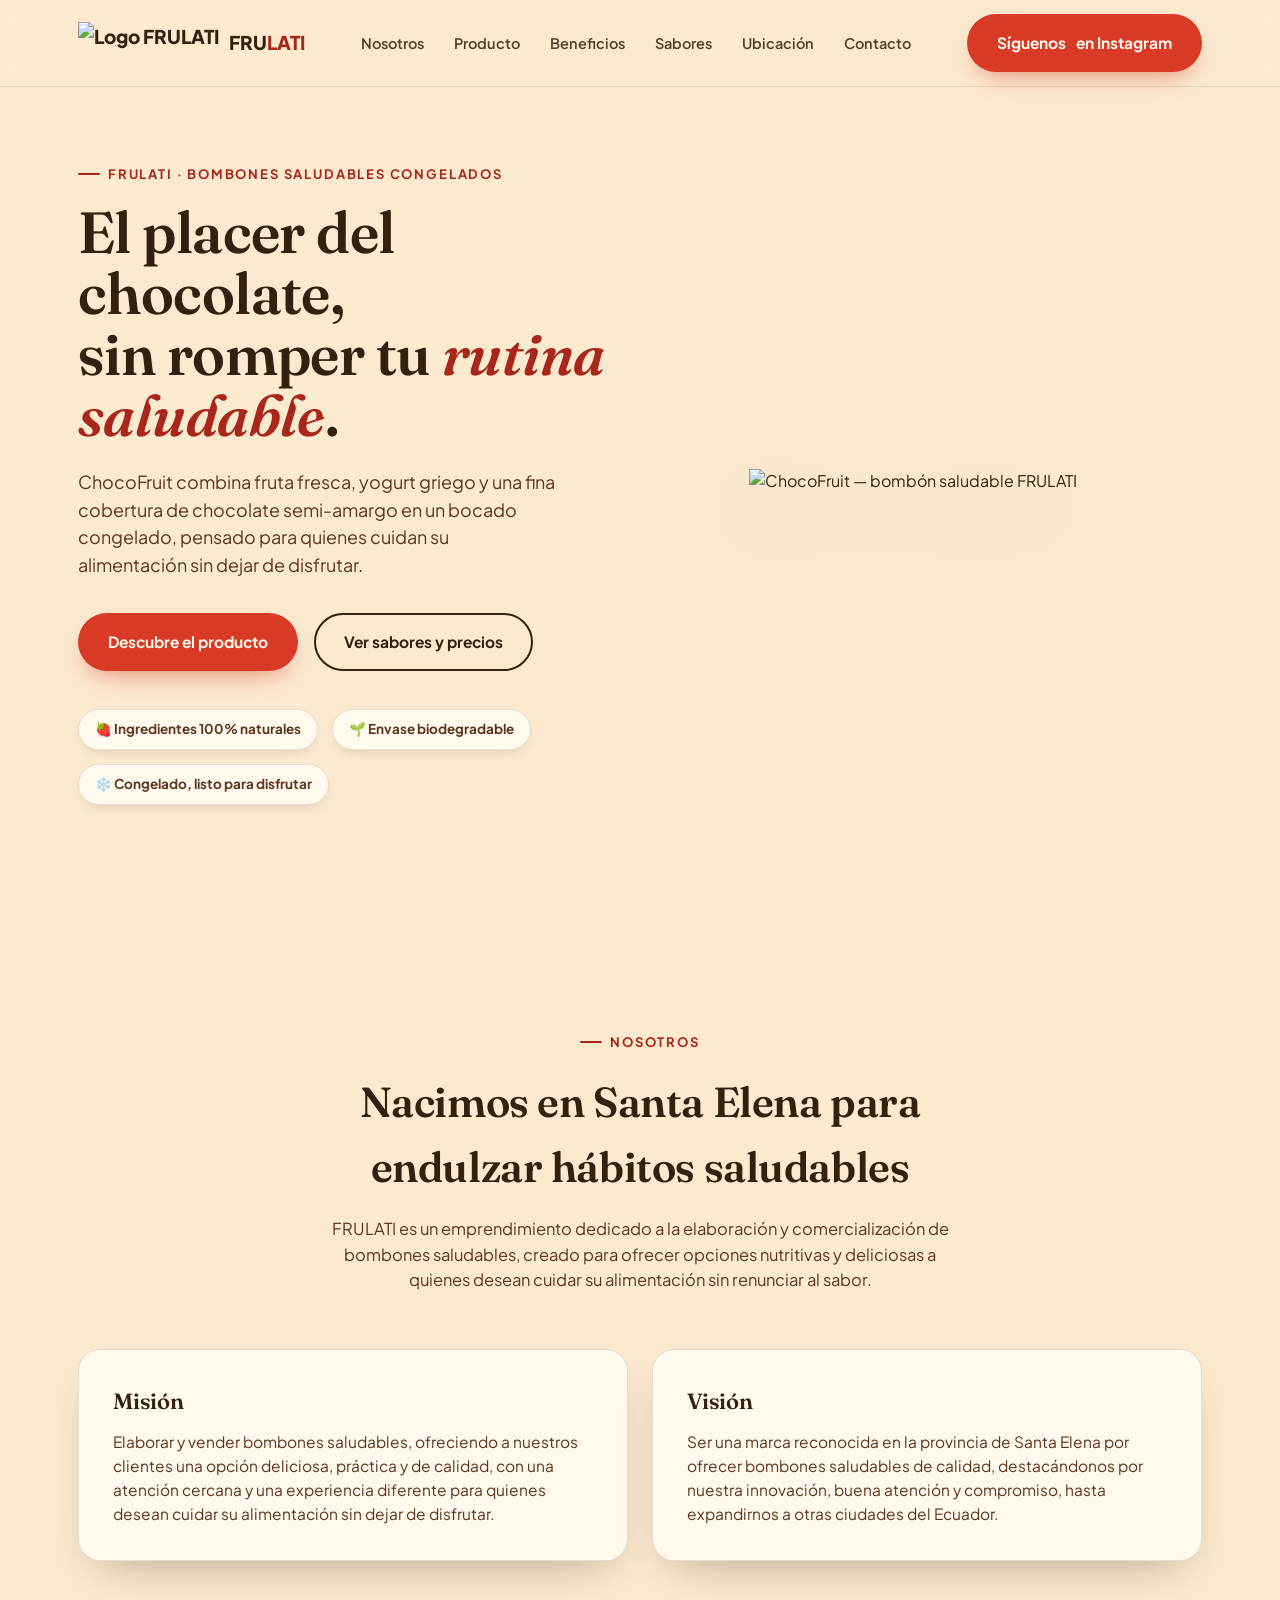
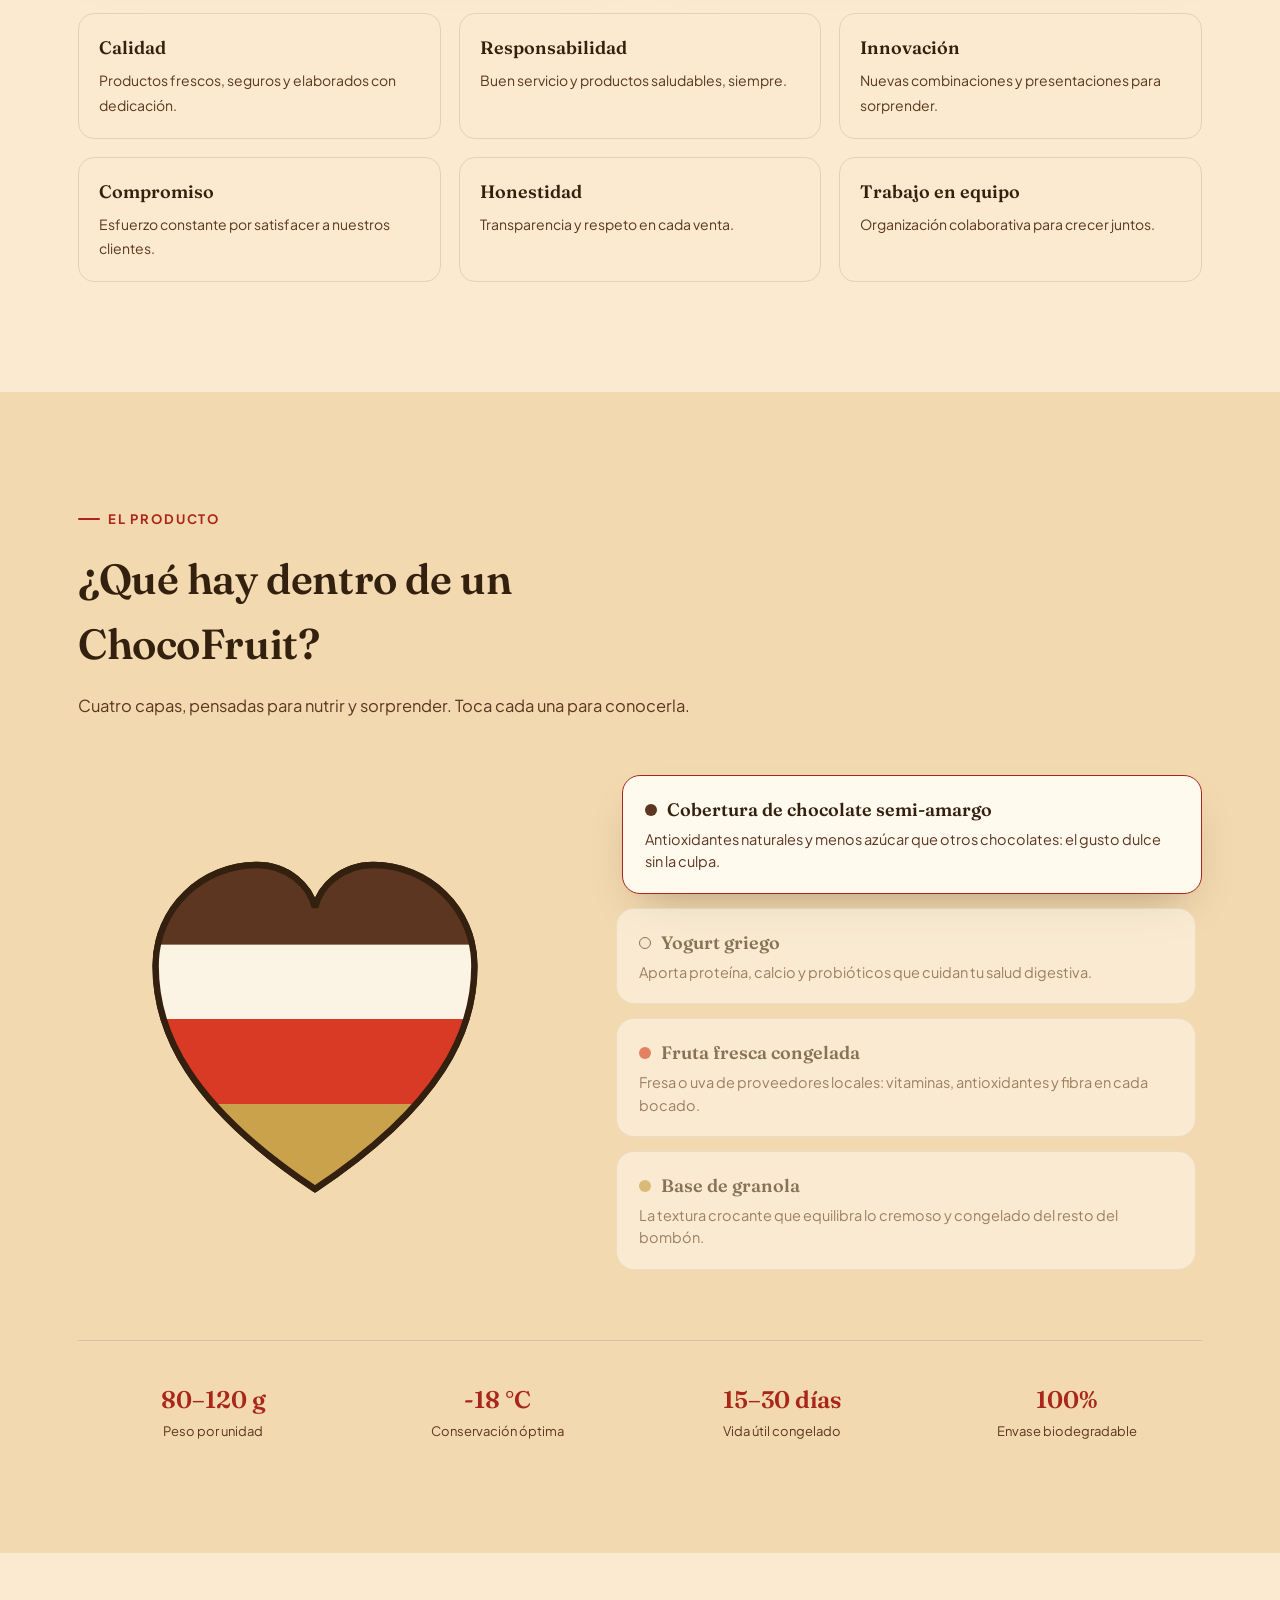
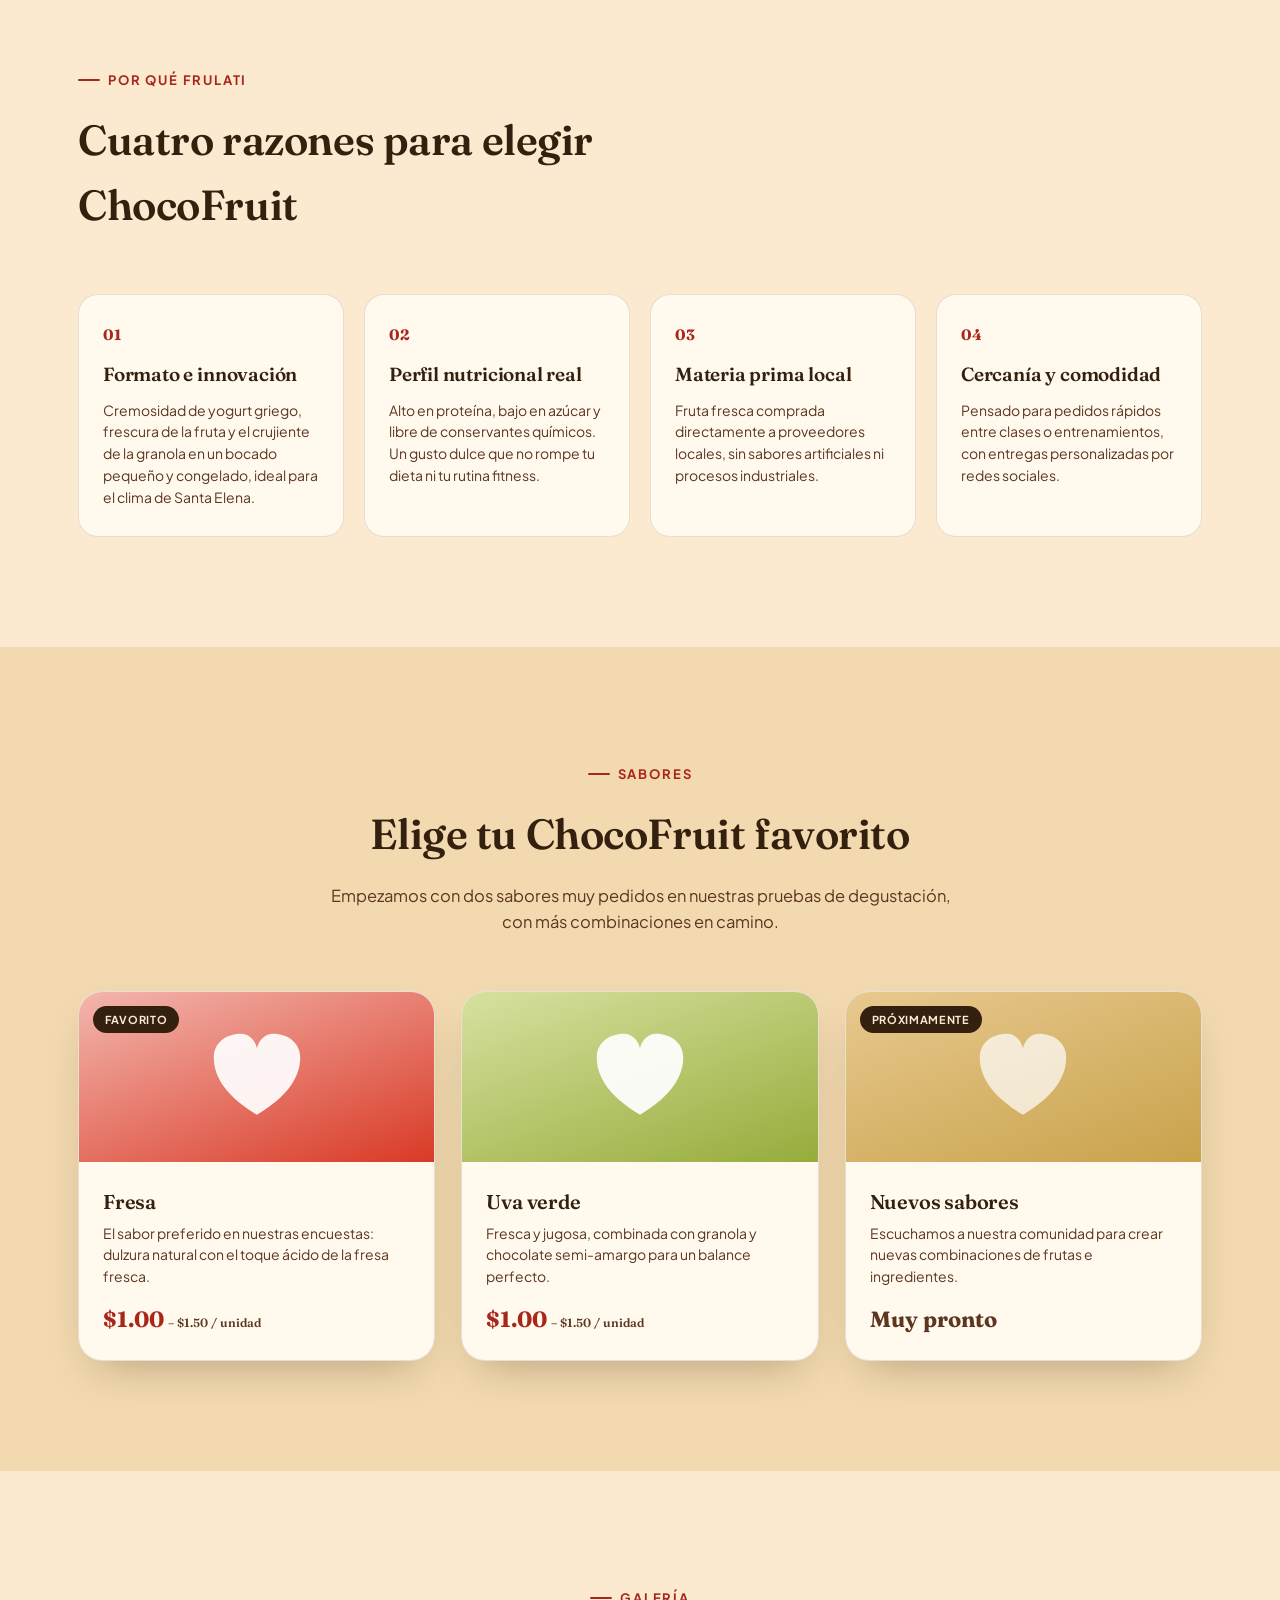
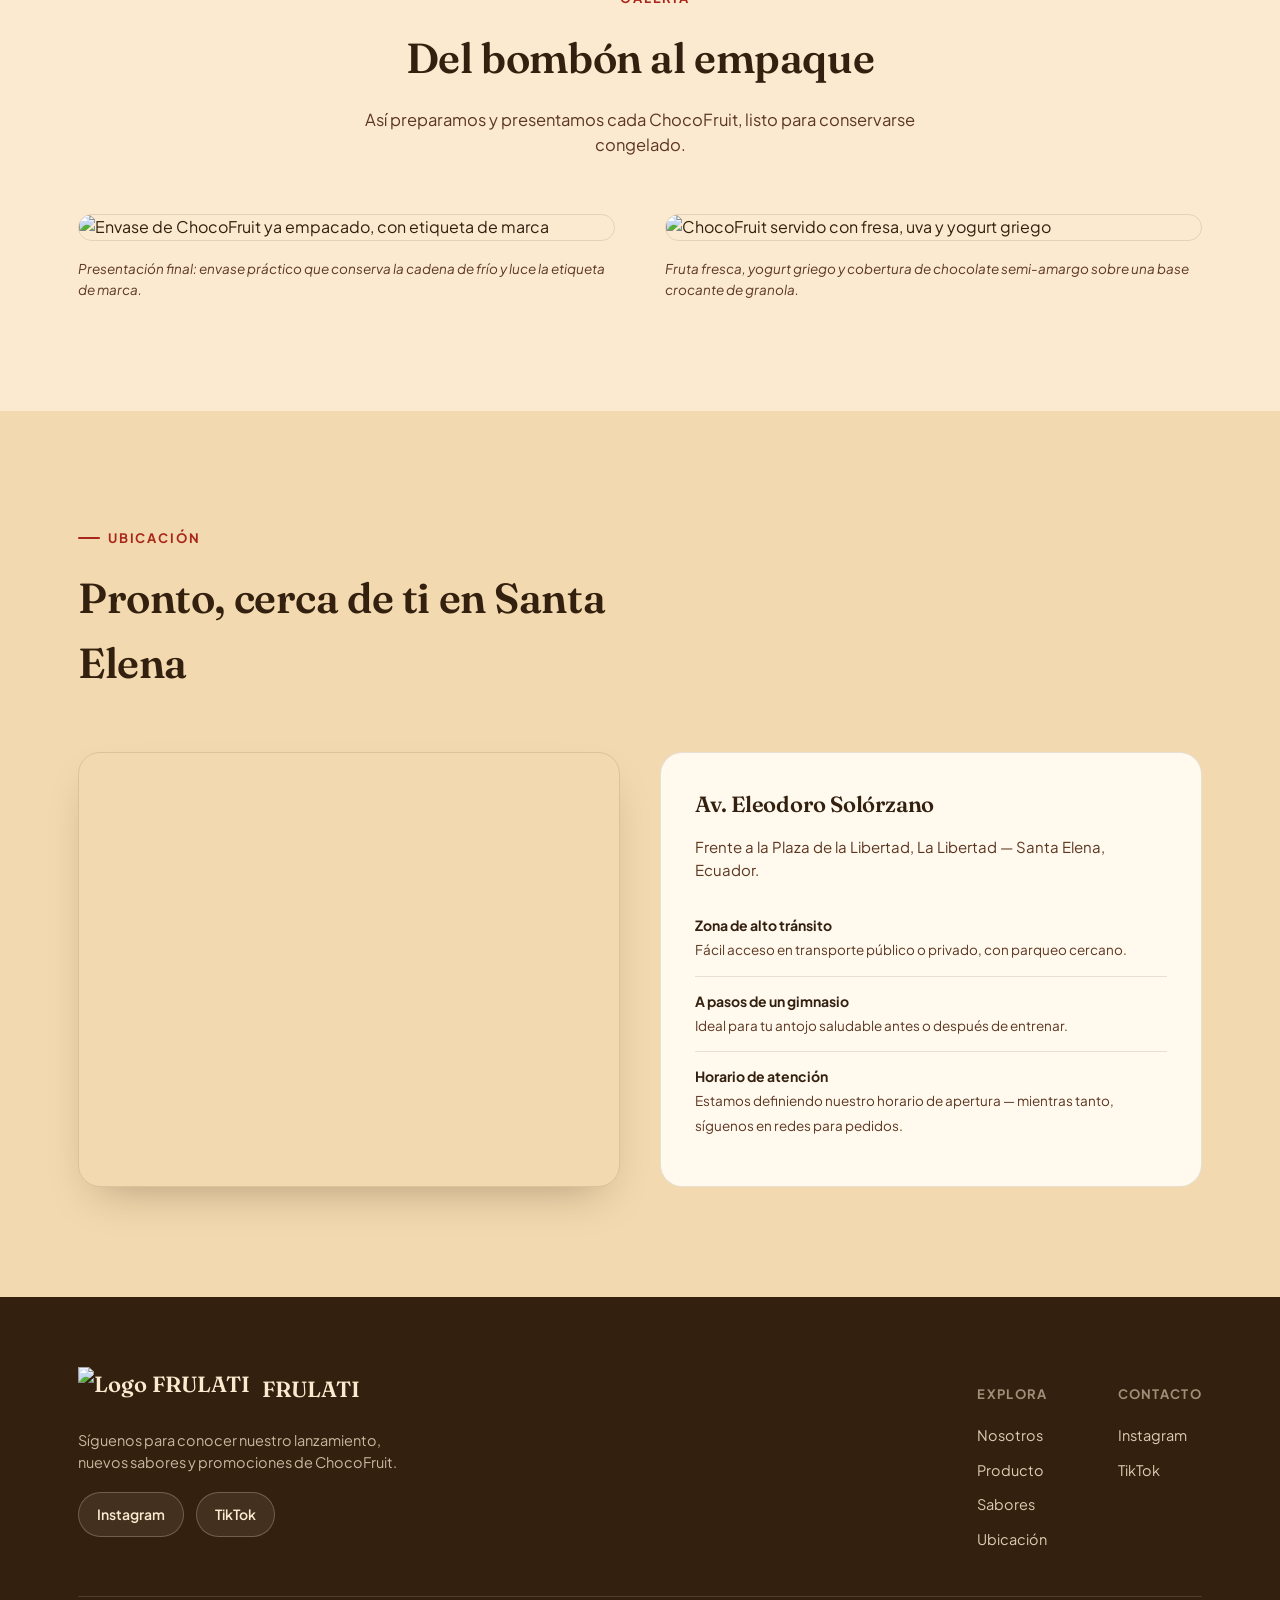
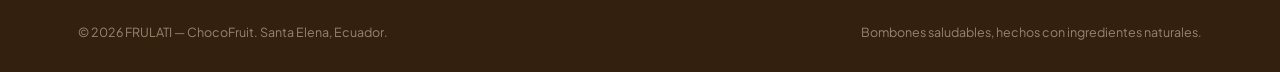
==== index.html @ 29a9b849 "Add files via upload" ====
<!DOCTYPE html>
<html lang="es">
<head>
<meta charset="UTF-8">
<meta name="viewport" content="width=device-width, initial-scale=1.0">
<title>FRULATI · ChocoFruit — Bombones saludables congelados</title>
<link rel="preconnect" href="https://fonts.googleapis.com">
<link href="https://fonts.googleapis.com/css2?family=Fraunces:ital,opsz,wght@0,9..144,400;0,9..144,500;0,9..144,600;0,9..144,700;1,9..144,400;1,9..144,500;1,9..144,600&family=Plus+Jakarta+Sans:ital,wght@0,400;0,500;0,600;0,700;0,800;1,500&display=swap" rel="stylesheet">
<link rel="stylesheet" href="styles.css">
</head>
<body>

<header class="nav">
  <div class="nav-inner">
    <a href="#" class="brand"><img src="img/logo.png" alt="Logo FRULATI"><span>FRU<em>LATI</em></span></a>
    <nav class="links" id="navLinks">
      <a href="#nosotros">Nosotros</a>
      <a href="#producto">Producto</a>
      <a href="#ventajas">Beneficios</a>
      <a href="#sabores">Sabores</a>
      <a href="#ubicacion">Ubicación</a>
      <a href="#contacto">Contacto</a>
    </nav>
    <div class="nav-cta">
      <a class="btn btn-primary" href="https://instagram.com/" target="_blank" rel="noopener">
        <span class="long">Síguenos</span> en Instagram
      </a>
      <button class="menu-btn" id="menuBtn" aria-label="Abrir menú">☰</button>
    </div>
  </div>
</header>

<section class="hero">
  <div class="wrap hero-grid">
    <div>
      <span class="eyebrow">Frulati · Bombones saludables congelados</span>
      <h1>El placer del chocolate,<br>sin romper tu <em>rutina saludable</em>.</h1>
      <p class="hero-sub">ChocoFruit combina fruta fresca, yogurt griego y una fina cobertura de chocolate semi-amargo en un bocado congelado, pensado para quienes cuidan su alimentación sin dejar de disfrutar.</p>
      <div class="hero-ctas">
        <a href="#producto" class="btn btn-primary">Descubre el producto</a>
        <a href="#sabores" class="btn btn-ghost">Ver sabores y precios</a>
      </div>
      <div class="hero-badges">
        <span class="badge">🍓 Ingredientes 100% naturales</span>
        <span class="badge">🌱 Envase biodegradable</span>
        <span class="badge">❄️ Congelado, listo para disfrutar</span>
      </div>
    </div>
    <div class="hero-visual">
      <img class="plate" src="img/logo.png" alt="ChocoFruit — bombón saludable FRULATI">
    </div>
  </div>
</section>

<section id="nosotros" class="reveal">
  <div class="wrap">
    <div class="section-head center">
      <span class="eyebrow" style="justify-content:center;">Nosotros</span>
      <h2>Nacimos en Santa Elena para endulzar hábitos saludables</h2>
      <p>FRULATI es un emprendimiento dedicado a la elaboración y comercialización de bombones saludables, creado para ofrecer opciones nutritivas y deliciosas a quienes desean cuidar su alimentación sin renunciar al sabor.</p>
    </div>

    <div class="mv-grid">
      <div class="mv-card">
        <h3>Misión</h3>
        <p>Elaborar y vender bombones saludables, ofreciendo a nuestros clientes una opción deliciosa, práctica y de calidad, con una atención cercana y una experiencia diferente para quienes desean cuidar su alimentación sin dejar de disfrutar.</p>
      </div>
      <div class="mv-card">
        <h3>Visión</h3>
        <p>Ser una marca reconocida en la provincia de Santa Elena por ofrecer bombones saludables de calidad, destacándonos por nuestra innovación, buena atención y compromiso, hasta expandirnos a otras ciudades del Ecuador.</p>
      </div>
    </div>

    <div class="values-grid">
      <div class="value-chip"><b>Calidad</b><span>Productos frescos, seguros y elaborados con dedicación.</span></div>
      <div class="value-chip"><b>Responsabilidad</b><span>Buen servicio y productos saludables, siempre.</span></div>
      <div class="value-chip"><b>Innovación</b><span>Nuevas combinaciones y presentaciones para sorprender.</span></div>
      <div class="value-chip"><b>Compromiso</b><span>Esfuerzo constante por satisfacer a nuestros clientes.</span></div>
      <div class="value-chip"><b>Honestidad</b><span>Transparencia y respeto en cada venta.</span></div>
      <div class="value-chip"><b>Trabajo en equipo</b><span>Organización colaborativa para crecer juntos.</span></div>
    </div>
  </div>
</section>

<section id="producto" class="alt reveal">
  <div class="wrap">
    <div class="section-head">
      <span class="eyebrow">El producto</span>
      <h2>¿Qué hay dentro de un ChocoFruit?</h2>
      <p>Cuatro capas, pensadas para nutrir y sorprender. Toca cada una para conocerla.</p>
    </div>

    <div class="producto-grid">
      <div>
        <svg id="crossSection" viewBox="0 0 320 340" xmlns="http://www.w3.org/2000/svg" style="width:100%;max-width:340px;margin:0 auto;display:block;">
          <defs>
            <clipPath id="heartClip">
              <path d="M160 320 C 40 240, 10 170, 10 110 C 10 55, 55 15, 105 15 C 135 15, 155 35, 160 55 C 165 35, 185 15, 215 15 C 265 15, 310 55, 310 110 C 310 170, 280 240, 160 320 Z"/>
            </clipPath>
          </defs>
          <path d="M160 320 C 40 240, 10 170, 10 110 C 10 55, 55 15, 105 15 C 135 15, 155 35, 160 55 C 165 35, 185 15, 215 15 C 265 15, 310 55, 310 110 C 310 170, 280 240, 160 320 Z"
                fill="none" stroke="#33200F" stroke-width="6"/>
          <g clip-path="url(#heartClip)">
            <rect id="layerGranola" x="0" y="230" width="320" height="110" fill="#C9A24B" class="layer" data-layer="granola"/>
            <rect id="layerFruta" x="0" y="150" width="320" height="90" fill="#D93A26" class="layer" data-layer="fruta"/>
            <rect id="layerYogurt" x="0" y="80" width="320" height="80" fill="#FBF3E4" class="layer" data-layer="yogurt"/>
            <rect id="layerChoco" x="0" y="0" width="320" height="90" fill="#5C3620" class="layer" data-layer="choco"/>
          </g>
          <path d="M160 320 C 40 240, 10 170, 10 110 C 10 55, 55 15, 105 15 C 135 15, 155 35, 160 55 C 165 35, 185 15, 215 15 C 265 15, 310 55, 310 110 C 310 170, 280 240, 160 320 Z"
                fill="none" stroke="#33200F" stroke-width="6"/>
        </svg>
      </div>

      <div>
        <div class="layer-info active" data-target="layerChoco">
          <h4><i style="background:#5C3620"></i>Cobertura de chocolate semi-amargo</h4>
          <p>Antioxidantes naturales y menos azúcar que otros chocolates: el gusto dulce sin la culpa.</p>
        </div>
        <div class="layer-info" data-target="layerYogurt">
          <h4><i style="background:#FBF3E4;border:1px solid #33200F"></i>Yogurt griego</h4>
          <p>Aporta proteína, calcio y probióticos que cuidan tu salud digestiva.</p>
        </div>
        <div class="layer-info" data-target="layerFruta">
          <h4><i style="background:#D93A26"></i>Fruta fresca congelada</h4>
          <p>Fresa o uva de proveedores locales: vitaminas, antioxidantes y fibra en cada bocado.</p>
        </div>
        <div class="layer-info" data-target="layerGranola">
          <h4><i style="background:#C9A24B"></i>Base de granola</h4>
          <p>La textura crocante que equilibra lo cremoso y congelado del resto del bombón.</p>
        </div>
      </div>
    </div>

    <div class="specs-strip">
      <div class="spec"><b>80–120 g</b><span>Peso por unidad</span></div>
      <div class="spec"><b>-18 °C</b><span>Conservación óptima</span></div>
      <div class="spec"><b>15–30 días</b><span>Vida útil congelado</span></div>
      <div class="spec"><b>100%</b><span>Envase biodegradable</span></div>
    </div>
  </div>
</section>

<section id="ventajas" class="reveal">
  <div class="wrap">
    <div class="section-head">
      <span class="eyebrow">Por qué FRULATI</span>
      <h2>Cuatro razones para elegir ChocoFruit</h2>
    </div>
    <div class="ventajas-grid">
      <div class="vcard">
        <div class="num">01</div>
        <h3>Formato e innovación</h3>
        <p>Cremosidad de yogurt griego, frescura de la fruta y el crujiente de la granola en un bocado pequeño y congelado, ideal para el clima de Santa Elena.</p>
      </div>
      <div class="vcard">
        <div class="num">02</div>
        <h3>Perfil nutricional real</h3>
        <p>Alto en proteína, bajo en azúcar y libre de conservantes químicos. Un gusto dulce que no rompe tu dieta ni tu rutina fitness.</p>
      </div>
      <div class="vcard">
        <div class="num">03</div>
        <h3>Materia prima local</h3>
        <p>Fruta fresca comprada directamente a proveedores locales, sin sabores artificiales ni procesos industriales.</p>
      </div>
      <div class="vcard">
        <div class="num">04</div>
        <h3>Cercanía y comodidad</h3>
        <p>Pensado para pedidos rápidos entre clases o entrenamientos, con entregas personalizadas por redes sociales.</p>
      </div>
    </div>
  </div>
</section>

<section id="sabores" class="alt reveal">
  <div class="wrap">
    <div class="section-head center">
      <span class="eyebrow" style="justify-content:center;">Sabores</span>
      <h2>Elige tu ChocoFruit favorito</h2>
      <p>Empezamos con dos sabores muy pedidos en nuestras pruebas de degustación, con más combinaciones en camino.</p>
    </div>
    <div class="sabores-grid">
      <div class="flavor-card">
        <div class="flavor-top" style="background:linear-gradient(160deg,#F3B6AE,#D93A26);">
          <span class="tag-pill">Favorito</span>
          <svg width="90" height="90" viewBox="0 0 100 100"><path d="M50 92 C10 68,2 45,2 28 C2 12,16 2,32 2 C42 2,48 10,50 18 C52 10,58 2,68 2 C84 2,98 12,98 28 C98 45,90 68,50 92Z" fill="#fff" opacity="0.92"/></svg>
        </div>
        <div class="flavor-body">
          <h3>Fresa</h3>
          <p>El sabor preferido en nuestras encuestas: dulzura natural con el toque ácido de la fresa fresca.</p>
          <span class="price-tag">$1.00 <small>– $1.50 / unidad</small></span>
        </div>
      </div>
      <div class="flavor-card">
        <div class="flavor-top" style="background:linear-gradient(160deg,#D7E1A0,#96AC3B);">
          <svg width="90" height="90" viewBox="0 0 100 100"><path d="M50 92 C10 68,2 45,2 28 C2 12,16 2,32 2 C42 2,48 10,50 18 C52 10,58 2,68 2 C84 2,98 12,98 28 C98 45,90 68,50 92Z" fill="#fff" opacity="0.92"/></svg>
        </div>
        <div class="flavor-body">
          <h3>Uva verde</h3>
          <p>Fresca y jugosa, combinada con granola y chocolate semi-amargo para un balance perfecto.</p>
          <span class="price-tag">$1.00 <small>– $1.50 / unidad</small></span>
        </div>
      </div>
      <div class="flavor-card">
        <div class="flavor-top" style="background:linear-gradient(160deg,#E8C98F,#C9A24B);">
          <span class="tag-pill">Próximamente</span>
          <svg width="90" height="90" viewBox="0 0 100 100"><path d="M50 92 C10 68,2 45,2 28 C2 12,16 2,32 2 C42 2,48 10,50 18 C52 10,58 2,68 2 C84 2,98 12,98 28 C98 45,90 68,50 92Z" fill="#fff" opacity="0.7"/></svg>
        </div>
        <div class="flavor-body">
          <h3>Nuevos sabores</h3>
          <p>Escuchamos a nuestra comunidad para crear nuevas combinaciones de frutas e ingredientes.</p>
          <span class="price-tag" style="color:var(--cacao);">Muy pronto</span>
        </div>
      </div>
    </div>
  </div>
</section>

<section id="galeria" class="reveal">
  <div class="wrap">
    <div class="section-head center">
      <span class="eyebrow" style="justify-content:center;">Galería</span>
      <h2>Del bombón al empaque</h2>
      <p>Así preparamos y presentamos cada ChocoFruit, listo para conservarse congelado.</p>
    </div>
    <div class="galeria-grid">
      <div>
        <div class="galeria-img">
          <img src="img/empaque.jpg" alt="Envase de ChocoFruit ya empacado, con etiqueta de marca">
        </div>
        <p class="galeria-note">Presentación final: envase práctico que conserva la cadena de frío y luce la etiqueta de marca.</p>
      </div>
      <div>
        <div class="galeria-img">
          <img src="img/producto-plato.jpg" alt="ChocoFruit servido con fresa, uva y yogurt griego">
        </div>
        <p class="galeria-note">Fruta fresca, yogurt griego y cobertura de chocolate semi-amargo sobre una base crocante de granola.</p>
      </div>
    </div>
  </div>
</section>

<section id="ubicacion" class="alt reveal">
  <div class="wrap">
    <div class="section-head">
      <span class="eyebrow">Ubicación</span>
      <h2>Pronto, cerca de ti en Santa Elena</h2>
    </div>
    <div class="ubicacion-grid">
      <div class="map-frame">
        <iframe src="https://www.google.com/maps?q=Av.+Eleodoro+Solórzano,+La+Libertad,+Santa+Elena,+Ecuador&output=embed" loading="lazy" referrerpolicy="no-referrer-when-downgrade" title="Mapa ubicación FRULATI"></iframe>
      </div>
      <div class="ubicacion-info">
        <h3>Av. Eleodoro Solórzano</h3>
        <p>Frente a la Plaza de la Libertad, La Libertad — Santa Elena, Ecuador.</p>
        <div class="info-row">
          <div><b>Zona de alto tránsito</b><span>Fácil acceso en transporte público o privado, con parqueo cercano.</span></div>
        </div>
        <div class="info-row">
          <div><b>A pasos de un gimnasio</b><span>Ideal para tu antojo saludable antes o después de entrenar.</span></div>
        </div>
        <div class="info-row">
          <div><b>Horario de atención</b><span>Estamos definiendo nuestro horario de apertura — mientras tanto, síguenos en redes para pedidos.</span></div>
        </div>
      </div>
    </div>
  </div>
</section>

<footer id="contacto">
  <div class="wrap">
    <div class="footer-top">
      <div>
        <div class="footer-brand"><img src="img/logo.png" alt="Logo FRULATI">FRULATI</div>
        <div class="footer-cta" style="margin-top:18px;">
          <p>Síguenos para conocer nuestro lanzamiento, nuevos sabores y promociones de ChocoFruit.</p>
          <div class="social-row">
            <a class="social-btn" href="https://instagram.com/" target="_blank" rel="noopener">Instagram</a>
            <a class="social-btn" href="https://tiktok.com/" target="_blank" rel="noopener">TikTok</a>
          </div>
        </div>
      </div>
      <div class="footer-cols">
        <div class="footer-col">
          <h4>Explora</h4>
          <a href="#nosotros">Nosotros</a>
          <a href="#producto">Producto</a>
          <a href="#sabores">Sabores</a>
          <a href="#ubicacion">Ubicación</a>
        </div>
        <div class="footer-col">
          <h4>Contacto</h4>
          <a href="https://instagram.com/" target="_blank" rel="noopener">Instagram</a>
          <a href="https://tiktok.com/" target="_blank" rel="noopener">TikTok</a>
        </div>
      </div>
    </div>
    <div class="footer-bottom">
      <span>© 2026 FRULATI — ChocoFruit. Santa Elena, Ecuador.</span>
      <span>Bombones saludables, hechos con ingredientes naturales.</span>
    </div>
  </div>
</footer>

<script>
  // Mobile nav toggle
  const menuBtn = document.getElementById('menuBtn');
  const navLinks = document.getElementById('navLinks');
  menuBtn.addEventListener('click', () => navLinks.classList.toggle('open'));
  navLinks.querySelectorAll('a').forEach(a => a.addEventListener('click', () => navLinks.classList.remove('open')));

  // Product cross-section interaction
  const layerInfos = document.querySelectorAll('.layer-info');
  const layers = document.querySelectorAll('.layer');
  function activate(target){
    layerInfos.forEach(el => el.classList.toggle('active', el.dataset.target === target));
    layers.forEach(l => l.style.opacity = (l.id === target) ? '1' : '0.35');
  }
  layerInfos.forEach(el => {
    el.addEventListener('mouseenter', () => activate(el.dataset.target));
    el.addEventListener('click', () => activate(el.dataset.target));
  });
  document.querySelectorAll('.layer').forEach(l => l.style.transition = 'opacity .25s ease');

  // Scroll reveal
  const observer = new IntersectionObserver((entries) => {
    entries.forEach(e => { if (e.isIntersecting) e.target.classList.add('in'); });
  }, { threshold: 0.12 });
  document.querySelectorAll('.reveal').forEach(el => observer.observe(el));
</script>


<script src="script.js"></script>
</body>
</html>
---- styles.css ----
:root{
    --cream:        #FBEAD0;
    --cream-deep:   #F2D9AF;
    --paper:        #FFF9EE;
    --cacao:        #5C3620;
    --cacao-deep:   #33200F;
    --strawberry:   #D93A26;
    --strawberry-d: #A9271A;
    --apple:        #96AC3B;
    --apple-d:      #74862B;
    --pink:         #EF7E86;
    --line:         rgba(51,32,15,0.12);
    --shadow:       0 20px 45px -20px rgba(51,32,15,0.35);
  }
  *{box-sizing:border-box;}
  html{scroll-behavior:smooth;}
  body{
    margin:0;
    background:var(--cream);
    color:var(--cacao-deep);
    font-family:'Plus Jakarta Sans', sans-serif;
    line-height:1.55;
    -webkit-font-smoothing:antialiased;
  }
  h1,h2,h3,.display{
    font-family:'Fraunces', serif;
    color:var(--cacao-deep);
    margin:0;
    letter-spacing:-0.01em;
  }
  em{ font-style:italic; color:var(--strawberry-d); }
  p{margin:0;}
  a{color:inherit;text-decoration:none;}
  img{max-width:100%;display:block;}
  .wrap{max-width:1180px;margin:0 auto;padding:0 28px;}
  section{padding:110px 0;}
  .eyebrow{
    display:inline-flex;align-items:center;gap:8px;
    font-family:'Plus Jakarta Sans', sans-serif;
    font-weight:700;font-size:13px;letter-spacing:0.14em;text-transform:uppercase;
    color:var(--strawberry-d);
    margin-bottom:18px;
  }
  .eyebrow::before{
    content:"";width:22px;height:2px;background:var(--strawberry-d);display:inline-block;border-radius:2px;
  }
  .btn{
    display:inline-flex;align-items:center;gap:10px;
    padding:15px 28px;border-radius:100px;
    font-weight:700;font-size:15.5px;
    border:2px solid transparent;
    cursor:pointer;transition:transform .25s ease, box-shadow .25s ease, background .25s ease;
    white-space:nowrap;
  }
  .btn-primary{background:var(--strawberry);color:var(--paper);box-shadow:0 12px 24px -10px rgba(217,58,38,0.55);}
  .btn-primary:hover{transform:translateY(-2px);box-shadow:0 16px 30px -10px rgba(217,58,38,0.6);}
  .btn-ghost{background:transparent;border-color:var(--cacao-deep);color:var(--cacao-deep);}
  .btn-ghost:hover{background:var(--cacao-deep);color:var(--cream);transform:translateY(-2px);}

  /* NAV */
  header.nav{
    position:sticky;top:0;z-index:50;
    background:rgba(251,234,208,0.86);
    backdrop-filter:blur(10px);
    border-bottom:1px solid var(--line);
  }
  .nav-inner{
    max-width:1180px;margin:0 auto;padding:14px 28px;
    display:flex;align-items:center;justify-content:space-between;gap:20px;
  }
  .brand{display:flex;align-items:center;gap:10px;font-weight:800;font-size:19px;}
  .brand img{height:42px;width:auto;}
  .brand span em{font-style:normal;color:var(--strawberry-d);}
  nav.links{display:flex;gap:30px;font-weight:600;font-size:14.5px;}
  nav.links a{opacity:.85;position:relative;padding:4px 0;}
  nav.links a:hover{opacity:1;}
  .nav-cta{display:flex;gap:10px;align-items:center;}
  .menu-btn{display:none;background:none;border:none;font-size:26px;cursor:pointer;color:var(--cacao-deep);}

  @media (max-width: 880px){
    nav.links{
      position:fixed;top:70px;left:0;right:0;
      background:var(--paper);
      flex-direction:column;gap:0;
      padding:10px 28px 20px;
      transform:translateY(-130%);
      opacity:0;
      transition:transform .3s ease, opacity .3s ease;
      border-bottom:1px solid var(--line);
    }
    nav.links.open{transform:translateY(0);opacity:1;}
    nav.links a{padding:12px 0;border-bottom:1px solid var(--line);}
    .menu-btn{display:block;}
    .nav-cta .btn span.long{display:none;}
  }

  /* HERO */
  .hero{padding-top:70px;position:relative;overflow:hidden;}
  .hero-grid{
    display:grid;grid-template-columns:1.05fr 0.95fr;gap:60px;align-items:center;
  }
  .hero h1{font-size:clamp(34px,5vw,58px);line-height:1.05;font-weight:600;}
  .hero-sub{margin-top:22px;font-size:18px;max-width:480px;color:var(--cacao);}
  .hero-ctas{margin-top:34px;display:flex;gap:16px;flex-wrap:wrap;}
  .hero-badges{display:flex;gap:14px;margin-top:38px;flex-wrap:wrap;}
  .badge{
    display:flex;align-items:center;gap:8px;
    background:var(--paper);border:1px solid var(--line);
    padding:9px 16px;border-radius:100px;font-size:13.5px;font-weight:700;color:var(--cacao);
    box-shadow:0 6px 14px -8px rgba(51,32,15,.25);
  }
  .hero-visual{position:relative;display:flex;justify-content:center;align-items:center;min-height:420px;}
  .hero-visual .plate{
    position:relative;width:min(400px,80vw);
    filter:drop-shadow(0 30px 40px rgba(51,32,15,.35));
    animation:float 6s ease-in-out infinite;
  }
  .floaty{position:absolute;opacity:.9;animation:float 5s ease-in-out infinite;}
  @keyframes float{ 0%,100%{transform:translateY(0px) rotate(0deg);} 50%{transform:translateY(-16px) rotate(3deg);} }
  @media (prefers-reduced-motion: reduce){
    .hero-visual .plate, .floaty{animation:none;}
  }
  @media (max-width:920px){
    .hero-grid{grid-template-columns:1fr;text-align:center;}
    .hero-sub{margin-left:auto;margin-right:auto;}
    .hero-ctas, .hero-badges{justify-content:center;}
  }

  /* SECTION HEADERS */
  .section-head{max-width:640px;margin-bottom:56px;}
  .section-head.center{margin-left:auto;margin-right:auto;text-align:center;}
  .section-head h2{font-size:clamp(28px,3.6vw,42px);font-weight:600;}
  .section-head p{margin-top:16px;font-size:16.5px;color:var(--cacao);}

  section.alt{background:var(--cream-deep);}

  /* NOSOTROS */
  .mv-grid{display:grid;grid-template-columns:1fr 1fr;gap:24px;margin-bottom:52px;}
  .mv-card{
    background:var(--paper);border-radius:22px;padding:34px;border:1px solid var(--line);
    box-shadow:var(--shadow);
  }
  .mv-card h3{font-size:22px;margin-bottom:12px;font-weight:600;}
  .mv-card p{font-size:15.5px;color:var(--cacao);}
  .values-grid{display:grid;grid-template-columns:repeat(3,1fr);gap:18px;}
  .value-chip{
    background:transparent;border:1.5px solid var(--line);border-radius:16px;padding:20px;
    transition:border-color .2s ease, transform .2s ease;
  }
  .value-chip:hover{border-color:var(--strawberry-d);transform:translateY(-3px);}
  .value-chip b{display:block;font-family:'Fraunces',serif;font-size:18px;font-weight:600;margin-bottom:6px;}
  .value-chip span{font-size:14px;color:var(--cacao);}
  @media (max-width:880px){ .mv-grid{grid-template-columns:1fr;} .values-grid{grid-template-columns:1fr 1fr;} }
  @media (max-width:560px){ .values-grid{grid-template-columns:1fr;} }

  /* PRODUCTO / CROSS SECTION */
  .producto-grid{display:grid;grid-template-columns:0.9fr 1.1fr;gap:70px;align-items:center;}
  .layer-info{
    background:var(--paper);border:1px solid var(--line);border-radius:18px;padding:20px 22px;
    margin-bottom:14px;opacity:.55;transform:translateX(-6px);
    transition:opacity .25s ease, transform .25s ease, border-color .25s ease;
    cursor:pointer;
  }
  .layer-info.active{opacity:1;transform:translateX(0);border-color:var(--strawberry-d);box-shadow:var(--shadow);}
  .layer-info h4{margin:0 0 4px;font-family:'Fraunces',serif;font-size:18px;font-weight:600;display:flex;align-items:center;gap:10px;}
  .layer-info h4 i{width:12px;height:12px;border-radius:50%;display:inline-block;}
  .layer-info p{font-size:14.5px;color:var(--cacao);}
  .specs-strip{
    display:flex;flex-wrap:wrap;gap:14px;margin-top:56px;padding-top:40px;border-top:1px solid var(--line);
  }
  .spec{flex:1;min-width:140px;text-align:center;}
  .spec b{display:block;font-family:'Fraunces',serif;font-size:24px;font-weight:600;color:var(--strawberry-d);}
  .spec span{font-size:13px;color:var(--cacao);}

  /* VENTAJAS */
  .ventajas-grid{display:grid;grid-template-columns:repeat(4,1fr);gap:20px;}
  .vcard{
    background:var(--paper);border-radius:20px;padding:28px 24px;border:1px solid var(--line);
    transition:transform .25s ease, box-shadow .25s ease;
  }
  .vcard:hover{transform:translateY(-6px);box-shadow:var(--shadow);}
  .vcard .num{font-family:'Fraunces',serif;font-size:15px;color:var(--strawberry-d);font-weight:700;margin-bottom:14px;}
  .vcard h3{font-size:19px;font-weight:600;margin-bottom:10px;}
  .vcard p{font-size:14px;color:var(--cacao);}
  @media (max-width:980px){ .ventajas-grid{grid-template-columns:1fr 1fr;} }
  @media (max-width:560px){ .ventajas-grid{grid-template-columns:1fr;} }

  /* SABORES */
  .sabores-grid{display:grid;grid-template-columns:repeat(3,1fr);gap:26px;}
  .flavor-card{
    background:var(--paper);border-radius:24px;overflow:hidden;border:1px solid var(--line);
    box-shadow:var(--shadow);
  }
  .flavor-top{height:170px;display:flex;align-items:center;justify-content:center;position:relative;}
  .flavor-body{padding:24px;}
  .flavor-body h3{font-size:20px;font-weight:600;margin-bottom:6px;}
  .flavor-body p{font-size:14px;color:var(--cacao);margin-bottom:14px;}
  .price-tag{
    display:inline-flex;align-items:baseline;gap:4px;font-family:'Fraunces',serif;font-weight:700;
    color:var(--strawberry-d);font-size:22px;
  }
  .price-tag small{font-size:12px;font-weight:600;color:var(--cacao);}
  .tag-pill{
    position:absolute;top:14px;left:14px;background:var(--cacao-deep);color:var(--cream);
    font-size:11px;font-weight:700;letter-spacing:.06em;text-transform:uppercase;
    padding:5px 12px;border-radius:100px;
  }
  @media (max-width:920px){ .sabores-grid{grid-template-columns:1fr;} }

  /* GALERIA */
  .galeria-grid{display:grid;grid-template-columns:1fr 1fr;gap:50px;align-items:center;}
  .galeria-img{border-radius:26px;overflow:hidden;box-shadow:var(--shadow);border:1px solid var(--line);}
  .galeria-note{
    margin-top:18px;font-size:13.5px;color:var(--cacao);font-style:italic;
  }
  @media (max-width:920px){ .galeria-grid{grid-template-columns:1fr;} }

  /* UBICACION */
  .ubicacion-grid{display:grid;grid-template-columns:1fr 1fr;gap:40px;align-items:stretch;}
  .map-frame{border-radius:22px;overflow:hidden;border:1px solid var(--line);box-shadow:var(--shadow);min-height:340px;}
  .map-frame iframe{width:100%;height:100%;min-height:340px;border:0;}
  .ubicacion-info{
    background:var(--paper);border-radius:22px;padding:34px;border:1px solid var(--line);
  }
  .ubicacion-info h3{font-size:22px;font-weight:600;margin-bottom:14px;}
  .ubicacion-info p{font-size:15px;color:var(--cacao);margin-bottom:20px;}
  .info-row{display:flex;gap:14px;padding:14px 0;border-top:1px solid var(--line);}
  .info-row:first-of-type{border-top:none;}
  .info-row b{display:block;font-size:14px;}
  .info-row span{font-size:13.5px;color:var(--cacao);}
  @media (max-width:880px){ .ubicacion-grid{grid-template-columns:1fr;} }

  /* CONTACTO / FOOTER */
  footer{background:var(--cacao-deep);color:var(--cream);padding:70px 0 30px;}
  .footer-top{display:flex;justify-content:space-between;flex-wrap:wrap;gap:40px;padding-bottom:40px;border-bottom:1px solid rgba(251,234,208,0.15);}
  .footer-brand{display:flex;align-items:center;gap:12px;font-family:'Fraunces',serif;font-size:22px;font-weight:600;}
  .footer-brand img{height:44px;}
  .footer-cta p{max-width:340px;font-size:14.5px;color:rgba(251,234,208,0.75);margin-bottom:18px;}
  .social-row{display:flex;gap:12px;}
  .social-btn{
    display:flex;align-items:center;gap:8px;background:rgba(251,234,208,0.08);
    border:1px solid rgba(251,234,208,0.25);padding:11px 18px;border-radius:100px;
    font-size:14px;font-weight:600;transition:background .2s ease, transform .2s ease;
  }
  .social-btn:hover{background:var(--strawberry);border-color:var(--strawberry);transform:translateY(-2px);}
  .footer-cols{display:flex;gap:70px;flex-wrap:wrap;}
  .footer-col h4{font-size:13px;text-transform:uppercase;letter-spacing:.1em;color:rgba(251,234,208,0.55);margin-bottom:14px;}
  .footer-col a{display:block;font-size:14.5px;padding:6px 0;color:rgba(251,234,208,0.85);}
  .footer-col a:hover{color:var(--cream);}
  .footer-bottom{padding-top:26px;display:flex;justify-content:space-between;flex-wrap:wrap;gap:10px;font-size:12.5px;color:rgba(251,234,208,0.5);}

  /* REVEAL ANIM */
  .reveal{opacity:0;transform:translateY(24px);transition:opacity .7s ease, transform .7s ease;}
  .reveal.in{opacity:1;transform:translateY(0);}

  :focus-visible{outline:3px solid var(--strawberry-d);outline-offset:2px;}
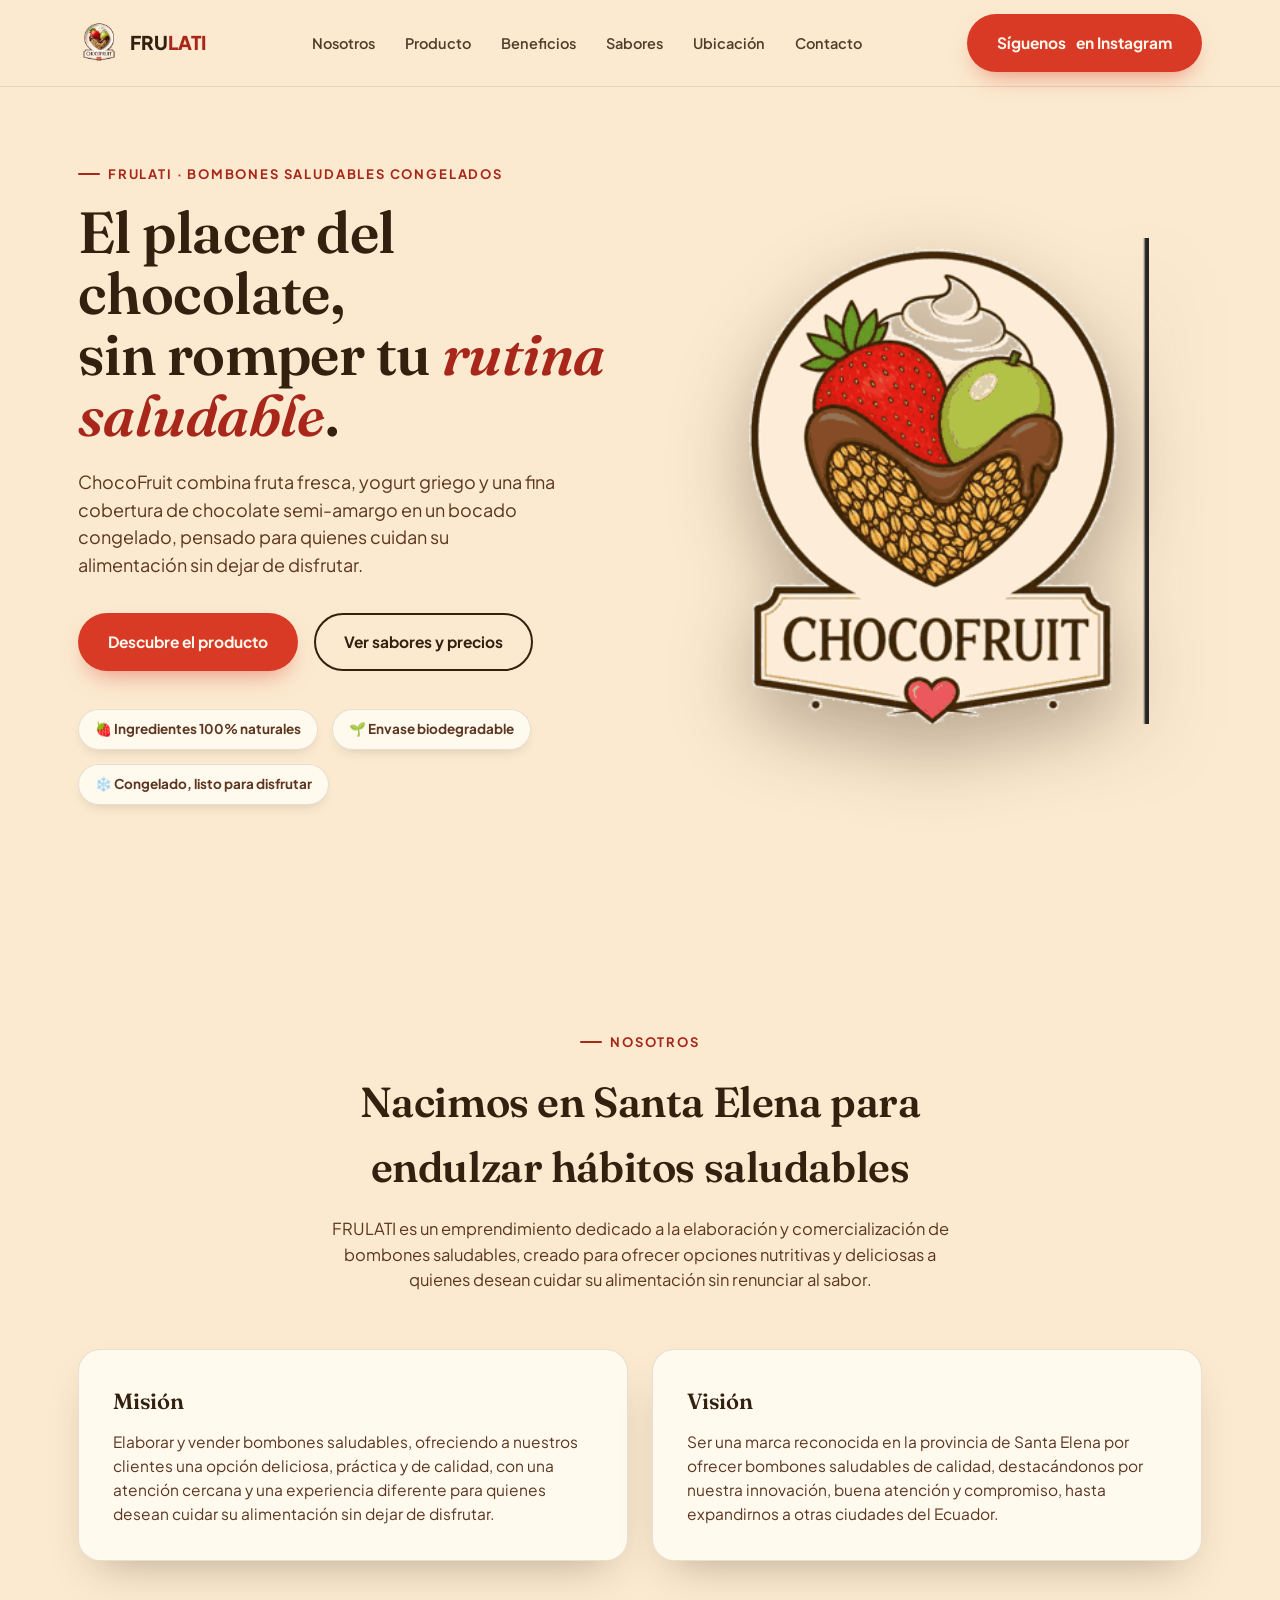
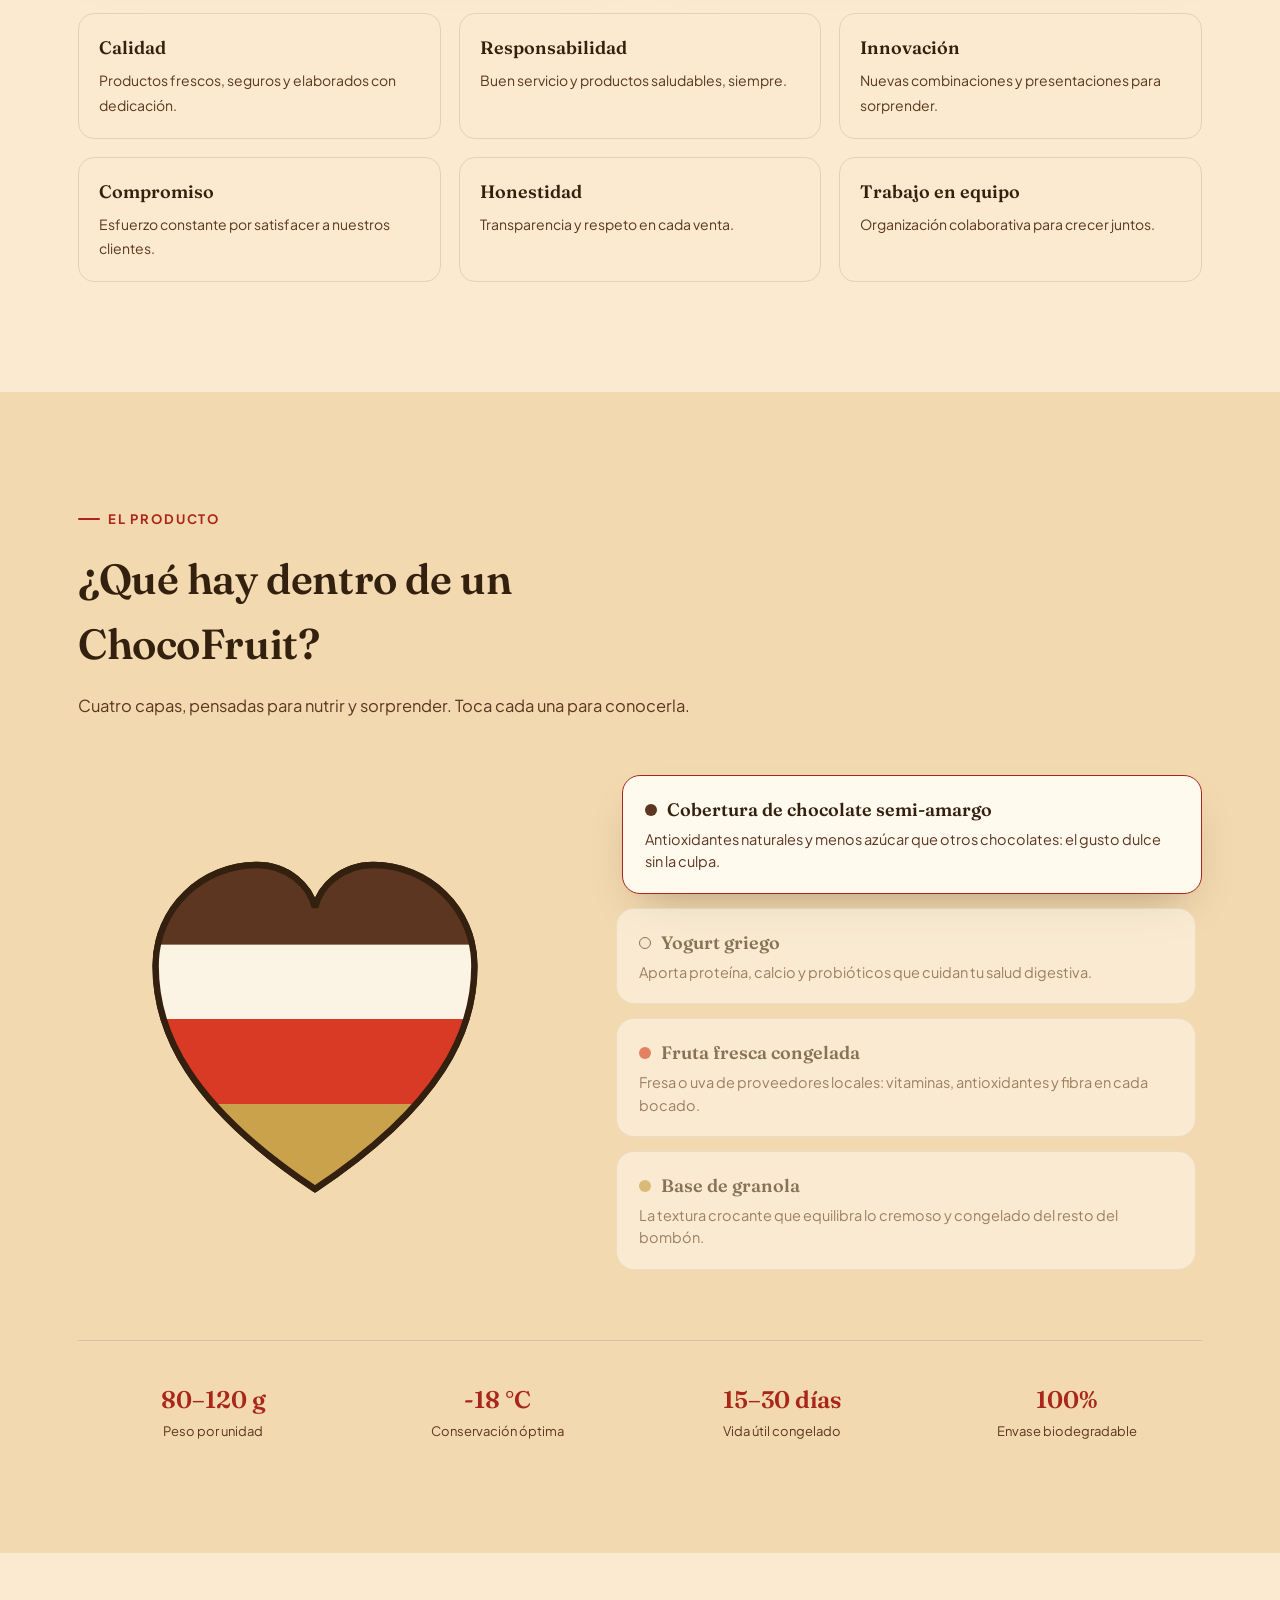
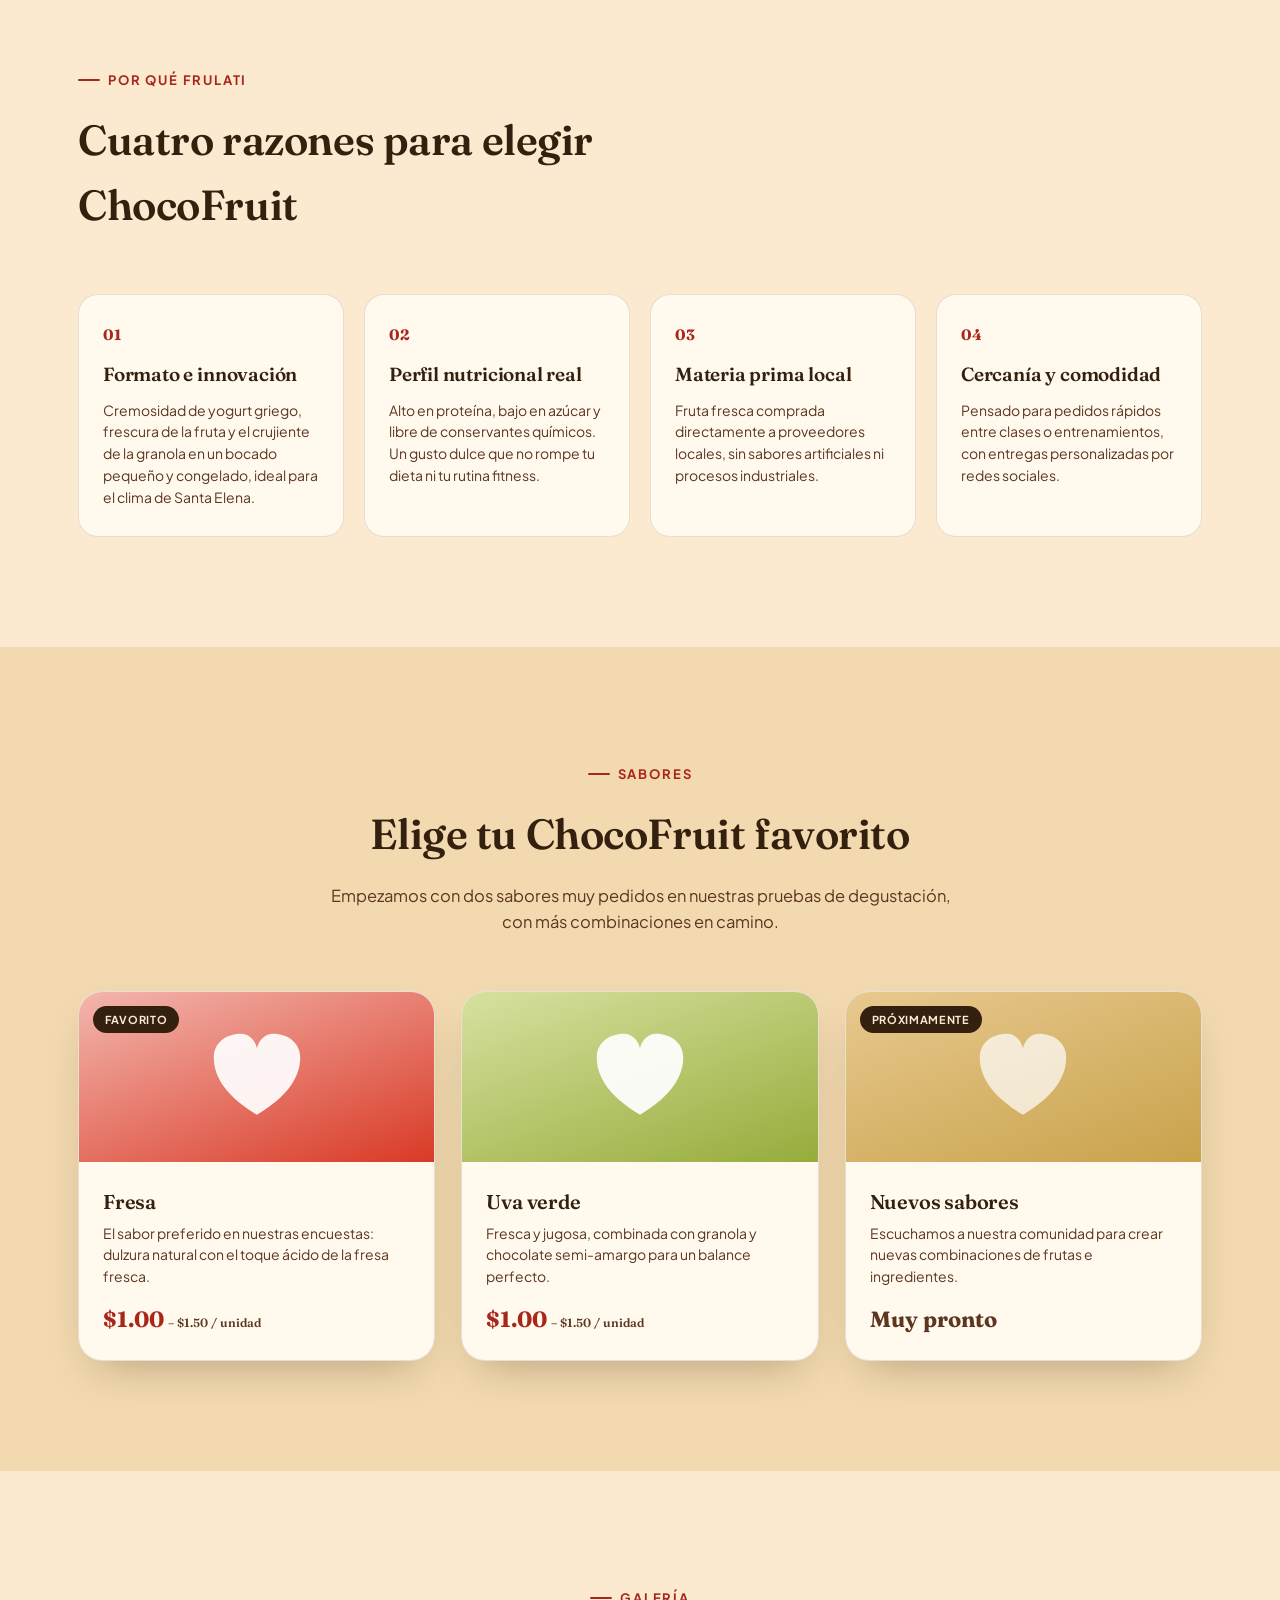
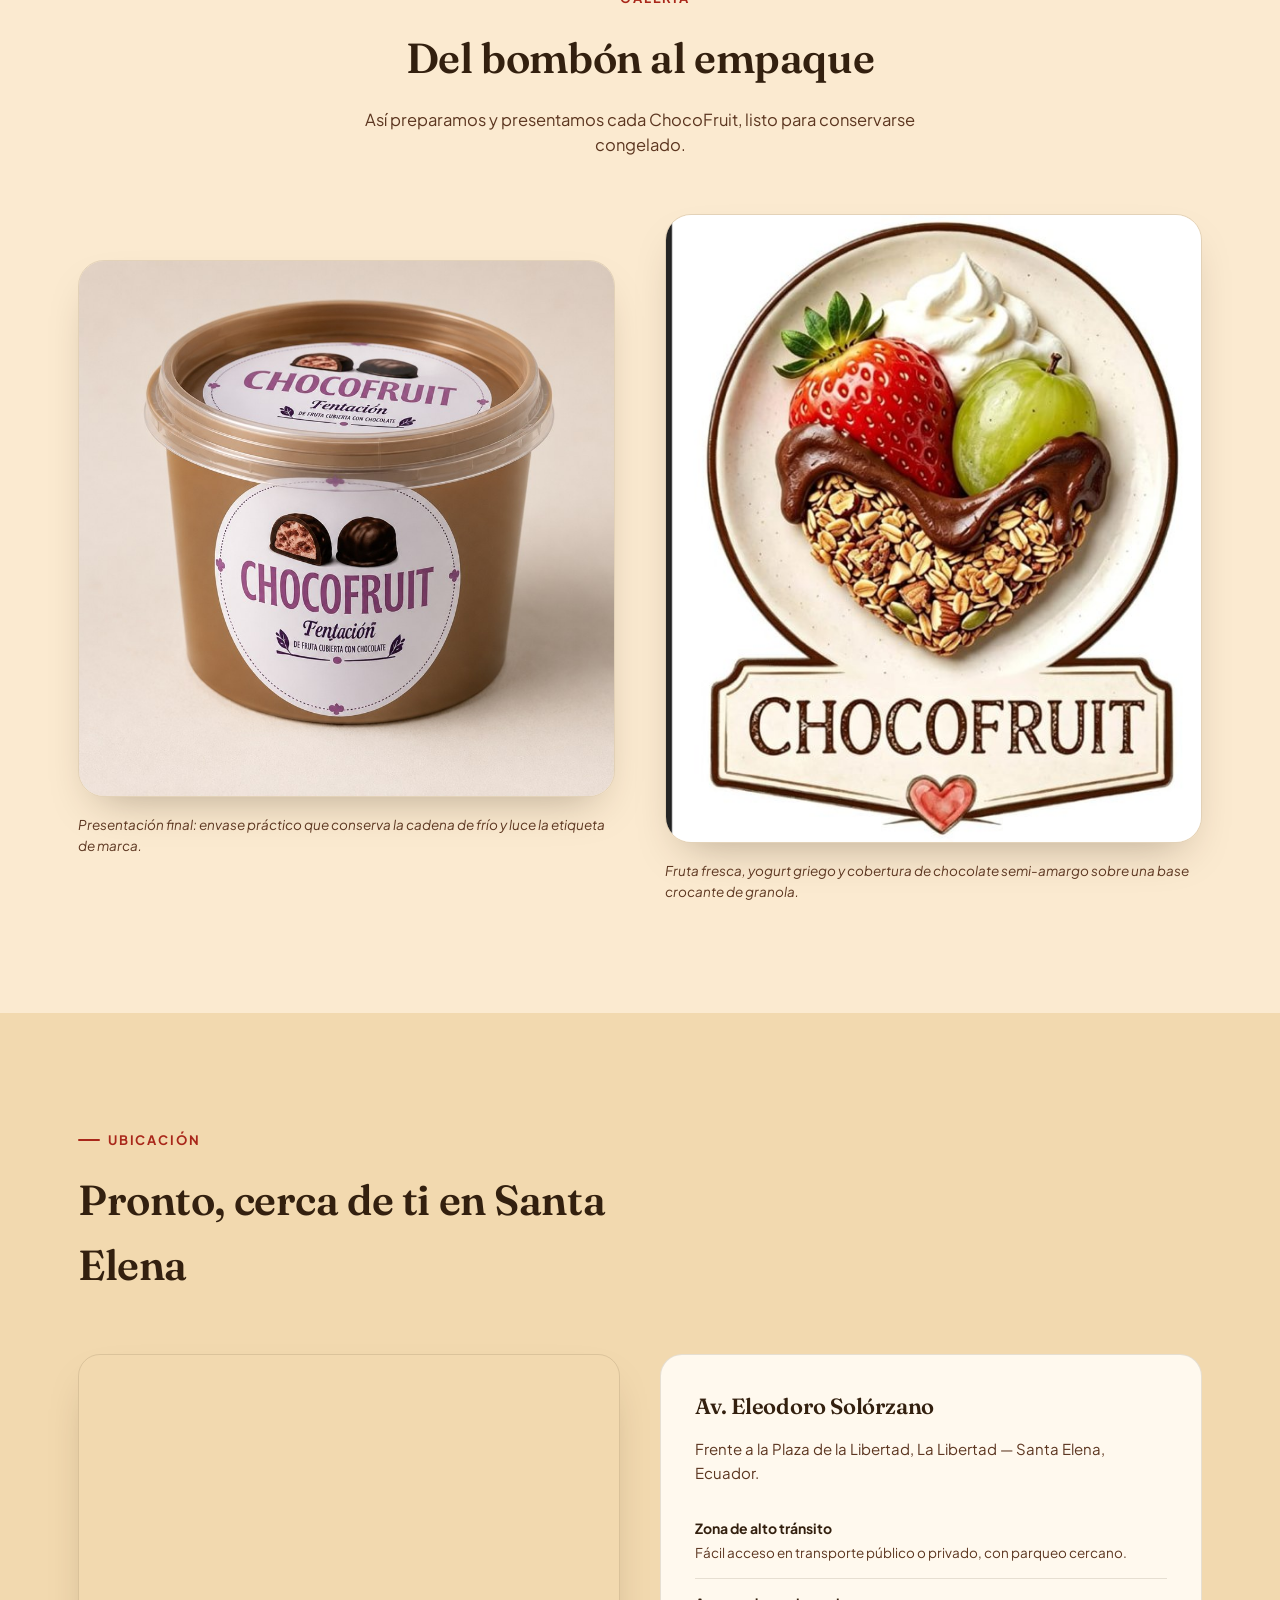
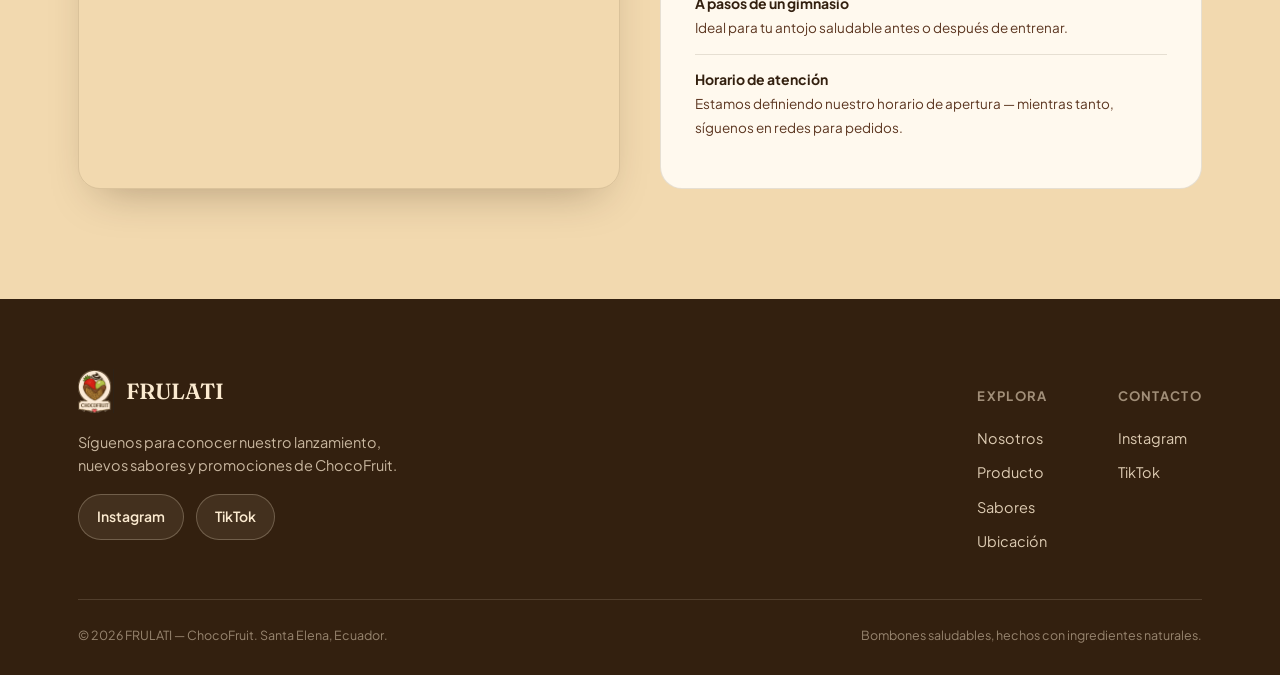
==== commit 4efae6aa: "Actualizacion de imagen del logo" ====
--- a/index.html
+++ b/index.html
@@ -12,7 +12,7 @@
 
 <header class="nav">
   <div class="nav-inner">
-    <a href="#" class="brand"><img src="img/logo.png" alt="Logo FRULATI"><span>FRU<em>LATI</em></span></a>
+    <a href="#" class="brand"><img src="img/logo1.png" alt="Logo FRULATI"><span>FRU<em>LATI</em></span></a>
     <nav class="links" id="navLinks">
       <a href="#nosotros">Nosotros</a>
       <a href="#producto">Producto</a>
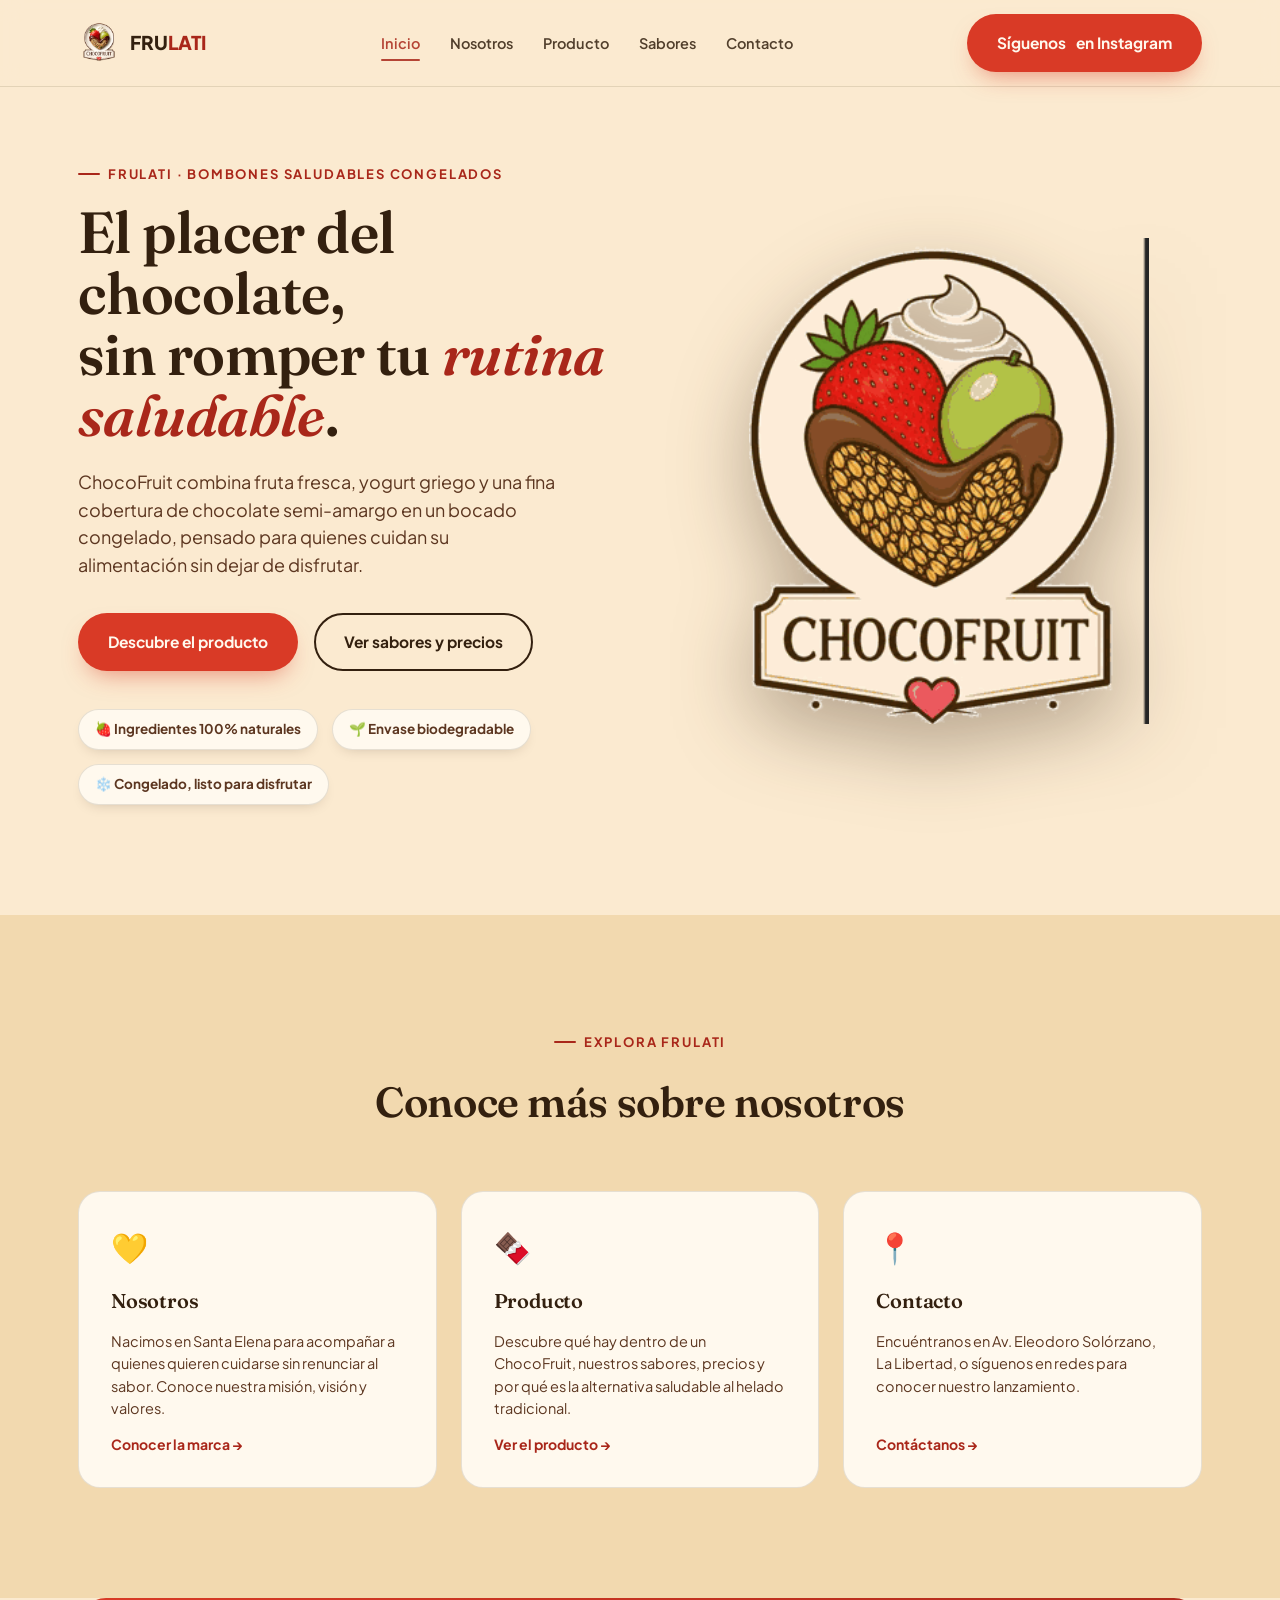
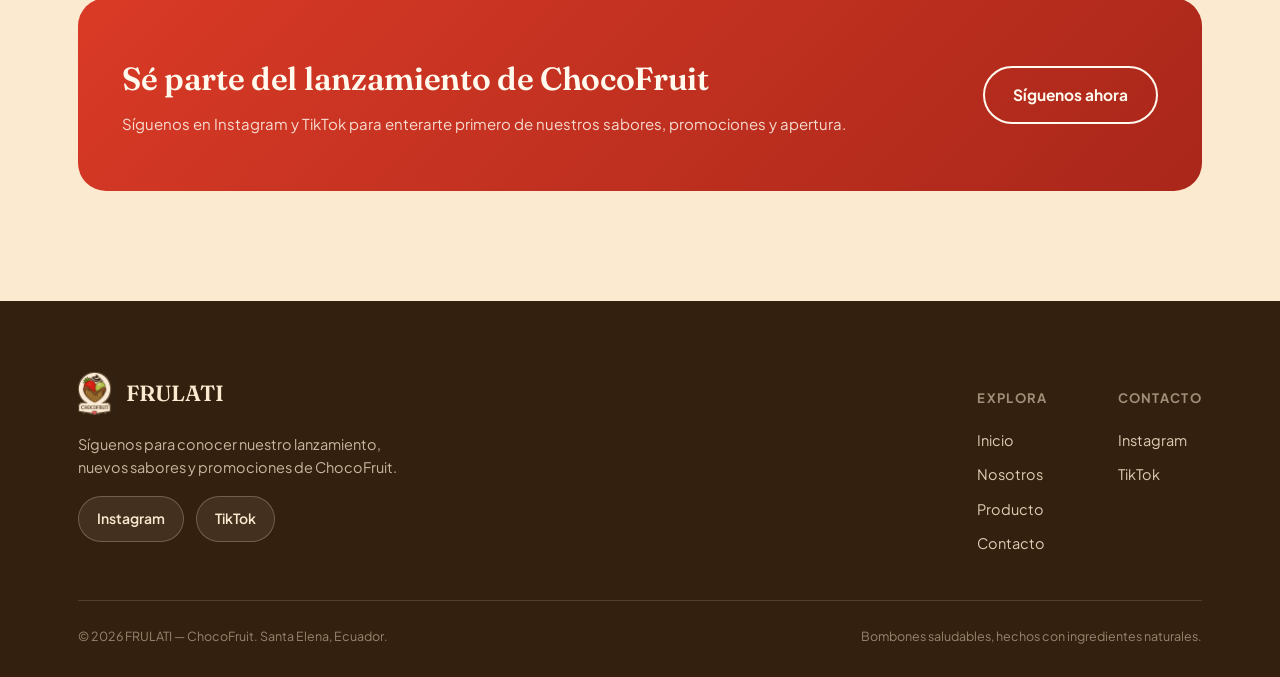
==== commit a8c04a85: "Actualizacion de estructura y datos de la pagina web" ====
--- a/index.html
+++ b/index.html
@@ -4,22 +4,21 @@
 <meta charset="UTF-8">
 <meta name="viewport" content="width=device-width, initial-scale=1.0">
 <title>FRULATI · ChocoFruit — Bombones saludables congelados</title>
+<meta name="description" content="ChocoFruit: bombones saludables de fruta, yogurt griego y chocolate semi-amargo, hechos en Santa Elena, Ecuador.">
 <link rel="preconnect" href="https://fonts.googleapis.com">
 <link href="https://fonts.googleapis.com/css2?family=Fraunces:ital,opsz,wght@0,9..144,400;0,9..144,500;0,9..144,600;0,9..144,700;1,9..144,400;1,9..144,500;1,9..144,600&family=Plus+Jakarta+Sans:ital,wght@0,400;0,500;0,600;0,700;0,800;1,500&display=swap" rel="stylesheet">
-<link rel="stylesheet" href="styles.css">
+<link rel="stylesheet" href="/css/styles.css">
 </head>
 <body>
-
 <header class="nav">
   <div class="nav-inner">
-    <a href="#" class="brand"><img src="img/logo1.png" alt="Logo FRULATI"><span>FRU<em>LATI</em></span></a>
+    <a href="index.html" class="brand"><img src="assets/logo1.png" alt="Logo FRULATI"><span>FRU<em>LATI</em></span></a>
     <nav class="links" id="navLinks">
-      <a href="#nosotros">Nosotros</a>
-      <a href="#producto">Producto</a>
-      <a href="#ventajas">Beneficios</a>
-      <a href="#sabores">Sabores</a>
-      <a href="#ubicacion">Ubicación</a>
-      <a href="#contacto">Contacto</a>
+      <a href="index.html" class="active">Inicio</a>
+      <a href="nosotros.html">Nosotros</a>
+      <a href="producto.html">Producto</a>
+      <a href="producto.html#sabores">Sabores</a>
+      <a href="contacto.html">Contacto</a>
     </nav>
     <div class="nav-cta">
       <a class="btn btn-primary" href="https://instagram.com/" target="_blank" rel="noopener">
@@ -37,8 +36,8 @@
       <h1>El placer del chocolate,<br>sin romper tu <em>rutina saludable</em>.</h1>
       <p class="hero-sub">ChocoFruit combina fruta fresca, yogurt griego y una fina cobertura de chocolate semi-amargo en un bocado congelado, pensado para quienes cuidan su alimentación sin dejar de disfrutar.</p>
       <div class="hero-ctas">
-        <a href="#producto" class="btn btn-primary">Descubre el producto</a>
-        <a href="#sabores" class="btn btn-ghost">Ver sabores y precios</a>
+        <a href="producto.html" class="btn btn-primary">Descubre el producto</a>
+        <a href="producto.html#sabores" class="btn btn-ghost">Ver sabores y precios</a>
       </div>
       <div class="hero-badges">
         <span class="badge">🍓 Ingredientes 100% naturales</span>
@@ -47,230 +46,56 @@
       </div>
     </div>
     <div class="hero-visual">
-      <img class="plate" src="img/logo.png" alt="ChocoFruit — bombón saludable FRULATI">
+      <img class="plate" src="assets/logo.png" alt="ChocoFruit — bombón saludable FRULATI">
     </div>
   </div>
 </section>
 
-<section id="nosotros" class="reveal">
+<section class="alt reveal">
   <div class="wrap">
     <div class="section-head center">
-      <span class="eyebrow" style="justify-content:center;">Nosotros</span>
-      <h2>Nacimos en Santa Elena para endulzar hábitos saludables</h2>
-      <p>FRULATI es un emprendimiento dedicado a la elaboración y comercialización de bombones saludables, creado para ofrecer opciones nutritivas y deliciosas a quienes desean cuidar su alimentación sin renunciar al sabor.</p>
+      <span class="eyebrow" style="justify-content:center;">Explora FRULATI</span>
+      <h2>Conoce más sobre nosotros</h2>
     </div>
-
-    <div class="mv-grid">
-      <div class="mv-card">
-        <h3>Misión</h3>
-        <p>Elaborar y vender bombones saludables, ofreciendo a nuestros clientes una opción deliciosa, práctica y de calidad, con una atención cercana y una experiencia diferente para quienes desean cuidar su alimentación sin dejar de disfrutar.</p>
+    <div class="teaser-grid">
+      <div class="teaser-card">
+        <span class="icon">💛</span>
+        <h3>Nosotros</h3>
+        <p>Nacimos en Santa Elena para acompañar a quienes quieren cuidarse sin renunciar al sabor. Conoce nuestra misión, visión y valores.</p>
+        <a href="nosotros.html">Conocer la marca →</a>
       </div>
-      <div class="mv-card">
-        <h3>Visión</h3>
-        <p>Ser una marca reconocida en la provincia de Santa Elena por ofrecer bombones saludables de calidad, destacándonos por nuestra innovación, buena atención y compromiso, hasta expandirnos a otras ciudades del Ecuador.</p>
+      <div class="teaser-card">
+        <span class="icon">🍫</span>
+        <h3>Producto</h3>
+        <p>Descubre qué hay dentro de un ChocoFruit, nuestros sabores, precios y por qué es la alternativa saludable al helado tradicional.</p>
+        <a href="producto.html">Ver el producto →</a>
       </div>
-    </div>
-
-    <div class="values-grid">
-      <div class="value-chip"><b>Calidad</b><span>Productos frescos, seguros y elaborados con dedicación.</span></div>
-      <div class="value-chip"><b>Responsabilidad</b><span>Buen servicio y productos saludables, siempre.</span></div>
-      <div class="value-chip"><b>Innovación</b><span>Nuevas combinaciones y presentaciones para sorprender.</span></div>
-      <div class="value-chip"><b>Compromiso</b><span>Esfuerzo constante por satisfacer a nuestros clientes.</span></div>
-      <div class="value-chip"><b>Honestidad</b><span>Transparencia y respeto en cada venta.</span></div>
-      <div class="value-chip"><b>Trabajo en equipo</b><span>Organización colaborativa para crecer juntos.</span></div>
-    </div>
-  </div>
-</section>
-
-<section id="producto" class="alt reveal">
-  <div class="wrap">
-    <div class="section-head">
-      <span class="eyebrow">El producto</span>
-      <h2>¿Qué hay dentro de un ChocoFruit?</h2>
-      <p>Cuatro capas, pensadas para nutrir y sorprender. Toca cada una para conocerla.</p>
-    </div>
-
-    <div class="producto-grid">
-      <div>
-        <svg id="crossSection" viewBox="0 0 320 340" xmlns="http://www.w3.org/2000/svg" style="width:100%;max-width:340px;margin:0 auto;display:block;">
-          <defs>
-            <clipPath id="heartClip">
-              <path d="M160 320 C 40 240, 10 170, 10 110 C 10 55, 55 15, 105 15 C 135 15, 155 35, 160 55 C 165 35, 185 15, 215 15 C 265 15, 310 55, 310 110 C 310 170, 280 240, 160 320 Z"/>
-            </clipPath>
-          </defs>
-          <path d="M160 320 C 40 240, 10 170, 10 110 C 10 55, 55 15, 105 15 C 135 15, 155 35, 160 55 C 165 35, 185 15, 215 15 C 265 15, 310 55, 310 110 C 310 170, 280 240, 160 320 Z"
-                fill="none" stroke="#33200F" stroke-width="6"/>
-          <g clip-path="url(#heartClip)">
-            <rect id="layerGranola" x="0" y="230" width="320" height="110" fill="#C9A24B" class="layer" data-layer="granola"/>
-            <rect id="layerFruta" x="0" y="150" width="320" height="90" fill="#D93A26" class="layer" data-layer="fruta"/>
-            <rect id="layerYogurt" x="0" y="80" width="320" height="80" fill="#FBF3E4" class="layer" data-layer="yogurt"/>
-            <rect id="layerChoco" x="0" y="0" width="320" height="90" fill="#5C3620" class="layer" data-layer="choco"/>
-          </g>
-          <path d="M160 320 C 40 240, 10 170, 10 110 C 10 55, 55 15, 105 15 C 135 15, 155 35, 160 55 C 165 35, 185 15, 215 15 C 265 15, 310 55, 310 110 C 310 170, 280 240, 160 320 Z"
-                fill="none" stroke="#33200F" stroke-width="6"/>
-        </svg>
-      </div>
-
-      <div>
-        <div class="layer-info active" data-target="layerChoco">
-          <h4><i style="background:#5C3620"></i>Cobertura de chocolate semi-amargo</h4>
-          <p>Antioxidantes naturales y menos azúcar que otros chocolates: el gusto dulce sin la culpa.</p>
-        </div>
-        <div class="layer-info" data-target="layerYogurt">
-          <h4><i style="background:#FBF3E4;border:1px solid #33200F"></i>Yogurt griego</h4>
-          <p>Aporta proteína, calcio y probióticos que cuidan tu salud digestiva.</p>
-        </div>
-        <div class="layer-info" data-target="layerFruta">
-          <h4><i style="background:#D93A26"></i>Fruta fresca congelada</h4>
-          <p>Fresa o uva de proveedores locales: vitaminas, antioxidantes y fibra en cada bocado.</p>
-        </div>
-        <div class="layer-info" data-target="layerGranola">
-          <h4><i style="background:#C9A24B"></i>Base de granola</h4>
-          <p>La textura crocante que equilibra lo cremoso y congelado del resto del bombón.</p>
-        </div>
-      </div>
-    </div>
-
-    <div class="specs-strip">
-      <div class="spec"><b>80–120 g</b><span>Peso por unidad</span></div>
-      <div class="spec"><b>-18 °C</b><span>Conservación óptima</span></div>
-      <div class="spec"><b>15–30 días</b><span>Vida útil congelado</span></div>
-      <div class="spec"><b>100%</b><span>Envase biodegradable</span></div>
-    </div>
-  </div>
-</section>
-
-<section id="ventajas" class="reveal">
-  <div class="wrap">
-    <div class="section-head">
-      <span class="eyebrow">Por qué FRULATI</span>
-      <h2>Cuatro razones para elegir ChocoFruit</h2>
-    </div>
-    <div class="ventajas-grid">
-      <div class="vcard">
-        <div class="num">01</div>
-        <h3>Formato e innovación</h3>
-        <p>Cremosidad de yogurt griego, frescura de la fruta y el crujiente de la granola en un bocado pequeño y congelado, ideal para el clima de Santa Elena.</p>
-      </div>
-      <div class="vcard">
-        <div class="num">02</div>
-        <h3>Perfil nutricional real</h3>
-        <p>Alto en proteína, bajo en azúcar y libre de conservantes químicos. Un gusto dulce que no rompe tu dieta ni tu rutina fitness.</p>
-      </div>
-      <div class="vcard">
-        <div class="num">03</div>
-        <h3>Materia prima local</h3>
-        <p>Fruta fresca comprada directamente a proveedores locales, sin sabores artificiales ni procesos industriales.</p>
-      </div>
-      <div class="vcard">
-        <div class="num">04</div>
-        <h3>Cercanía y comodidad</h3>
-        <p>Pensado para pedidos rápidos entre clases o entrenamientos, con entregas personalizadas por redes sociales.</p>
+      <div class="teaser-card">
+        <span class="icon">📍</span>
+        <h3>Contacto</h3>
+        <p>Encuéntranos en Av. Eleodoro Solórzano, La Libertad, o síguenos en redes para conocer nuestro lanzamiento.</p>
+        <a href="contacto.html">Contáctanos →</a>
       </div>
     </div>
   </div>
 </section>
 
-<section id="sabores" class="alt reveal">
+<section class="reveal" style="padding-top:0;">
   <div class="wrap">
-    <div class="section-head center">
-      <span class="eyebrow" style="justify-content:center;">Sabores</span>
-      <h2>Elige tu ChocoFruit favorito</h2>
-      <p>Empezamos con dos sabores muy pedidos en nuestras pruebas de degustación, con más combinaciones en camino.</p>
-    </div>
-    <div class="sabores-grid">
-      <div class="flavor-card">
-        <div class="flavor-top" style="background:linear-gradient(160deg,#F3B6AE,#D93A26);">
-          <span class="tag-pill">Favorito</span>
-          <svg width="90" height="90" viewBox="0 0 100 100"><path d="M50 92 C10 68,2 45,2 28 C2 12,16 2,32 2 C42 2,48 10,50 18 C52 10,58 2,68 2 C84 2,98 12,98 28 C98 45,90 68,50 92Z" fill="#fff" opacity="0.92"/></svg>
-        </div>
-        <div class="flavor-body">
-          <h3>Fresa</h3>
-          <p>El sabor preferido en nuestras encuestas: dulzura natural con el toque ácido de la fresa fresca.</p>
-          <span class="price-tag">$1.00 <small>– $1.50 / unidad</small></span>
-        </div>
+    <div class="cta-banner">
+      <div>
+        <h2>Sé parte del lanzamiento de ChocoFruit</h2>
+        <p>Síguenos en Instagram y TikTok para enterarte primero de nuestros sabores, promociones y apertura.</p>
       </div>
-      <div class="flavor-card">
-        <div class="flavor-top" style="background:linear-gradient(160deg,#D7E1A0,#96AC3B);">
-          <svg width="90" height="90" viewBox="0 0 100 100"><path d="M50 92 C10 68,2 45,2 28 C2 12,16 2,32 2 C42 2,48 10,50 18 C52 10,58 2,68 2 C84 2,98 12,98 28 C98 45,90 68,50 92Z" fill="#fff" opacity="0.92"/></svg>
-        </div>
-        <div class="flavor-body">
-          <h3>Uva verde</h3>
-          <p>Fresca y jugosa, combinada con granola y chocolate semi-amargo para un balance perfecto.</p>
-          <span class="price-tag">$1.00 <small>– $1.50 / unidad</small></span>
-        </div>
-      </div>
-      <div class="flavor-card">
-        <div class="flavor-top" style="background:linear-gradient(160deg,#E8C98F,#C9A24B);">
-          <span class="tag-pill">Próximamente</span>
-          <svg width="90" height="90" viewBox="0 0 100 100"><path d="M50 92 C10 68,2 45,2 28 C2 12,16 2,32 2 C42 2,48 10,50 18 C52 10,58 2,68 2 C84 2,98 12,98 28 C98 45,90 68,50 92Z" fill="#fff" opacity="0.7"/></svg>
-        </div>
-        <div class="flavor-body">
-          <h3>Nuevos sabores</h3>
-          <p>Escuchamos a nuestra comunidad para crear nuevas combinaciones de frutas e ingredientes.</p>
-          <span class="price-tag" style="color:var(--cacao);">Muy pronto</span>
-        </div>
-      </div>
+      <a class="btn btn-ghost" href="https://instagram.com/" target="_blank" rel="noopener">Síguenos ahora</a>
     </div>
   </div>
 </section>
-
-<section id="galeria" class="reveal">
-  <div class="wrap">
-    <div class="section-head center">
-      <span class="eyebrow" style="justify-content:center;">Galería</span>
-      <h2>Del bombón al empaque</h2>
-      <p>Así preparamos y presentamos cada ChocoFruit, listo para conservarse congelado.</p>
-    </div>
-    <div class="galeria-grid">
-      <div>
-        <div class="galeria-img">
-          <img src="img/empaque.jpg" alt="Envase de ChocoFruit ya empacado, con etiqueta de marca">
-        </div>
-        <p class="galeria-note">Presentación final: envase práctico que conserva la cadena de frío y luce la etiqueta de marca.</p>
-      </div>
-      <div>
-        <div class="galeria-img">
-          <img src="img/producto-plato.jpg" alt="ChocoFruit servido con fresa, uva y yogurt griego">
-        </div>
-        <p class="galeria-note">Fruta fresca, yogurt griego y cobertura de chocolate semi-amargo sobre una base crocante de granola.</p>
-      </div>
-    </div>
-  </div>
-</section>
-
-<section id="ubicacion" class="alt reveal">
-  <div class="wrap">
-    <div class="section-head">
-      <span class="eyebrow">Ubicación</span>
-      <h2>Pronto, cerca de ti en Santa Elena</h2>
-    </div>
-    <div class="ubicacion-grid">
-      <div class="map-frame">
-        <iframe src="https://www.google.com/maps?q=Av.+Eleodoro+Solórzano,+La+Libertad,+Santa+Elena,+Ecuador&output=embed" loading="lazy" referrerpolicy="no-referrer-when-downgrade" title="Mapa ubicación FRULATI"></iframe>
-      </div>
-      <div class="ubicacion-info">
-        <h3>Av. Eleodoro Solórzano</h3>
-        <p>Frente a la Plaza de la Libertad, La Libertad — Santa Elena, Ecuador.</p>
-        <div class="info-row">
-          <div><b>Zona de alto tránsito</b><span>Fácil acceso en transporte público o privado, con parqueo cercano.</span></div>
-        </div>
-        <div class="info-row">
-          <div><b>A pasos de un gimnasio</b><span>Ideal para tu antojo saludable antes o después de entrenar.</span></div>
-        </div>
-        <div class="info-row">
-          <div><b>Horario de atención</b><span>Estamos definiendo nuestro horario de apertura — mientras tanto, síguenos en redes para pedidos.</span></div>
-        </div>
-      </div>
-    </div>
-  </div>
-</section>
-
-<footer id="contacto">
+<footer id="contacto-footer">
   <div class="wrap">
     <div class="footer-top">
       <div>
-        <div class="footer-brand"><img src="img/logo.png" alt="Logo FRULATI">FRULATI</div>
+        <div class="footer-brand"><img src="assets/logo.png" alt="Logo FRULATI">FRULATI</div>
         <div class="footer-cta" style="margin-top:18px;">
           <p>Síguenos para conocer nuestro lanzamiento, nuevos sabores y promociones de ChocoFruit.</p>
           <div class="social-row">
@@ -282,10 +107,10 @@
       <div class="footer-cols">
         <div class="footer-col">
           <h4>Explora</h4>
-          <a href="#nosotros">Nosotros</a>
-          <a href="#producto">Producto</a>
-          <a href="#sabores">Sabores</a>
-          <a href="#ubicacion">Ubicación</a>
+          <a href="index.html">Inicio</a>
+          <a href="nosotros.html">Nosotros</a>
+          <a href="producto.html">Producto</a>
+          <a href="contacto.html">Contacto</a>
         </div>
         <div class="footer-col">
           <h4>Contacto</h4>
@@ -301,34 +126,6 @@
   </div>
 </footer>
 
-<script>
-  // Mobile nav toggle
-  const menuBtn = document.getElementById('menuBtn');
-  const navLinks = document.getElementById('navLinks');
-  menuBtn.addEventListener('click', () => navLinks.classList.toggle('open'));
-  navLinks.querySelectorAll('a').forEach(a => a.addEventListener('click', () => navLinks.classList.remove('open')));
-
-  // Product cross-section interaction
-  const layerInfos = document.querySelectorAll('.layer-info');
-  const layers = document.querySelectorAll('.layer');
-  function activate(target){
-    layerInfos.forEach(el => el.classList.toggle('active', el.dataset.target === target));
-    layers.forEach(l => l.style.opacity = (l.id === target) ? '1' : '0.35');
-  }
-  layerInfos.forEach(el => {
-    el.addEventListener('mouseenter', () => activate(el.dataset.target));
-    el.addEventListener('click', () => activate(el.dataset.target));
-  });
-  document.querySelectorAll('.layer').forEach(l => l.style.transition = 'opacity .25s ease');
-
-  // Scroll reveal
-  const observer = new IntersectionObserver((entries) => {
-    entries.forEach(e => { if (e.isIntersecting) e.target.classList.add('in'); });
-  }, { threshold: 0.12 });
-  document.querySelectorAll('.reveal').forEach(el => observer.observe(el));
-</script>
-
-
-<script src="script.js"></script>
+<script src="/js/script.js"></script>
 </body>
-</html>
+</html>
--- a/css/styles.css
+++ b/css/styles.css
@@ -0,0 +1,333 @@
+:root{
+    --cream:        #FBEAD0;
+    --cream-deep:   #F2D9AF;
+    --paper:        #FFF9EE;
+    --cacao:        #5C3620;
+    --cacao-deep:   #33200F;
+    --strawberry:   #D93A26;
+    --strawberry-d: #A9271A;
+    --apple:        #96AC3B;
+    --apple-d:      #74862B;
+    --pink:         #EF7E86;
+    --line:         rgba(51,32,15,0.12);
+    --shadow:       0 20px 45px -20px rgba(51,32,15,0.35);
+  }
+  *{box-sizing:border-box;}
+  html{scroll-behavior:smooth;}
+  body{
+    margin:0;
+    background:var(--cream);
+    color:var(--cacao-deep);
+    font-family:'Plus Jakarta Sans', sans-serif;
+    line-height:1.55;
+    -webkit-font-smoothing:antialiased;
+  }
+  h1,h2,h3,.display{
+    font-family:'Fraunces', serif;
+    color:var(--cacao-deep);
+    margin:0;
+    letter-spacing:-0.01em;
+  }
+  em{ font-style:italic; color:var(--strawberry-d); }
+  p{margin:0;}
+  a{color:inherit;text-decoration:none;}
+  img{max-width:100%;display:block;}
+  .wrap{max-width:1180px;margin:0 auto;padding:0 28px;}
+  section{padding:110px 0;}
+  .eyebrow{
+    display:inline-flex;align-items:center;gap:8px;
+    font-family:'Plus Jakarta Sans', sans-serif;
+    font-weight:700;font-size:13px;letter-spacing:0.14em;text-transform:uppercase;
+    color:var(--strawberry-d);
+    margin-bottom:18px;
+  }
+  .eyebrow::before{
+    content:"";width:22px;height:2px;background:var(--strawberry-d);display:inline-block;border-radius:2px;
+  }
+  .btn{
+    display:inline-flex;align-items:center;gap:10px;
+    padding:15px 28px;border-radius:100px;
+    font-weight:700;font-size:15.5px;
+    border:2px solid transparent;
+    cursor:pointer;transition:transform .25s ease, box-shadow .25s ease, background .25s ease;
+    white-space:nowrap;
+  }
+  .btn-primary{background:var(--strawberry);color:var(--paper);box-shadow:0 12px 24px -10px rgba(217,58,38,0.55);}
+  .btn-primary:hover{transform:translateY(-2px);box-shadow:0 16px 30px -10px rgba(217,58,38,0.6);}
+  .btn-ghost{background:transparent;border-color:var(--cacao-deep);color:var(--cacao-deep);}
+  .btn-ghost:hover{background:var(--cacao-deep);color:var(--cream);transform:translateY(-2px);}
+
+  /* NAV */
+  header.nav{
+    position:sticky;top:0;z-index:50;
+    background:rgba(251,234,208,0.86);
+    backdrop-filter:blur(10px);
+    border-bottom:1px solid var(--line);
+  }
+  .nav-inner{
+    max-width:1180px;margin:0 auto;padding:14px 28px;
+    display:flex;align-items:center;justify-content:space-between;gap:20px;
+  }
+  .brand{display:flex;align-items:center;gap:10px;font-weight:800;font-size:19px;}
+  .brand img{height:42px;width:auto;}
+  .brand span em{font-style:normal;color:var(--strawberry-d);}
+  nav.links{display:flex;gap:30px;font-weight:600;font-size:14.5px;}
+  nav.links a{opacity:.85;position:relative;padding:4px 0;}
+  nav.links a:hover{opacity:1;}
+  .nav-cta{display:flex;gap:10px;align-items:center;}
+  .menu-btn{display:none;background:none;border:none;font-size:26px;cursor:pointer;color:var(--cacao-deep);}
+
+  @media (max-width: 880px){
+    nav.links{
+      position:fixed;top:70px;left:0;right:0;
+      background:var(--paper);
+      flex-direction:column;gap:0;
+      padding:10px 28px 20px;
+      transform:translateY(-130%);
+      opacity:0;
+      transition:transform .3s ease, opacity .3s ease;
+      border-bottom:1px solid var(--line);
+    }
+    nav.links.open{transform:translateY(0);opacity:1;}
+    nav.links a{padding:12px 0;border-bottom:1px solid var(--line);}
+    .menu-btn{display:block;}
+    .nav-cta .btn span.long{display:none;}
+  }
+
+  /* HERO */
+  .hero{padding-top:70px;position:relative;overflow:hidden;}
+  .hero-grid{
+    display:grid;grid-template-columns:1.05fr 0.95fr;gap:60px;align-items:center;
+  }
+  .hero h1{font-size:clamp(34px,5vw,58px);line-height:1.05;font-weight:600;}
+  .hero-sub{margin-top:22px;font-size:18px;max-width:480px;color:var(--cacao);}
+  .hero-ctas{margin-top:34px;display:flex;gap:16px;flex-wrap:wrap;}
+  .hero-badges{display:flex;gap:14px;margin-top:38px;flex-wrap:wrap;}
+  .badge{
+    display:flex;align-items:center;gap:8px;
+    background:var(--paper);border:1px solid var(--line);
+    padding:9px 16px;border-radius:100px;font-size:13.5px;font-weight:700;color:var(--cacao);
+    box-shadow:0 6px 14px -8px rgba(51,32,15,.25);
+  }
+  .hero-visual{position:relative;display:flex;justify-content:center;align-items:center;min-height:420px;}
+  .hero-visual .plate{
+    position:relative;width:min(400px,80vw);
+    filter:drop-shadow(0 30px 40px rgba(51,32,15,.35));
+    animation:float 6s ease-in-out infinite;
+  }
+  .floaty{position:absolute;opacity:.9;animation:float 5s ease-in-out infinite;}
+  @keyframes float{ 0%,100%{transform:translateY(0px) rotate(0deg);} 50%{transform:translateY(-16px) rotate(3deg);} }
+  @media (prefers-reduced-motion: reduce){
+    .hero-visual .plate, .floaty{animation:none;}
+  }
+  @media (max-width:920px){
+    .hero-grid{grid-template-columns:1fr;text-align:center;}
+    .hero-sub{margin-left:auto;margin-right:auto;}
+    .hero-ctas, .hero-badges{justify-content:center;}
+  }
+
+  /* SECTION HEADERS */
+  .section-head{max-width:640px;margin-bottom:56px;}
+  .section-head.center{margin-left:auto;margin-right:auto;text-align:center;}
+  .section-head h2{font-size:clamp(28px,3.6vw,42px);font-weight:600;}
+  .section-head p{margin-top:16px;font-size:16.5px;color:var(--cacao);}
+
+  section.alt{background:var(--cream-deep);}
+
+  /* NOSOTROS */
+  .mv-grid{display:grid;grid-template-columns:1fr 1fr;gap:24px;margin-bottom:52px;}
+  .mv-card{
+    background:var(--paper);border-radius:22px;padding:34px;border:1px solid var(--line);
+    box-shadow:var(--shadow);
+  }
+  .mv-card h3{font-size:22px;margin-bottom:12px;font-weight:600;}
+  .mv-card p{font-size:15.5px;color:var(--cacao);}
+  .values-grid{display:grid;grid-template-columns:repeat(3,1fr);gap:18px;}
+  .value-chip{
+    background:transparent;border:1.5px solid var(--line);border-radius:16px;padding:20px;
+    transition:border-color .2s ease, transform .2s ease;
+  }
+  .value-chip:hover{border-color:var(--strawberry-d);transform:translateY(-3px);}
+  .value-chip b{display:block;font-family:'Fraunces',serif;font-size:18px;font-weight:600;margin-bottom:6px;}
+  .value-chip span{font-size:14px;color:var(--cacao);}
+  @media (max-width:880px){ .mv-grid{grid-template-columns:1fr;} .values-grid{grid-template-columns:1fr 1fr;} }
+  @media (max-width:560px){ .values-grid{grid-template-columns:1fr;} }
+
+  /* PRODUCTO / CROSS SECTION */
+  .producto-grid{display:grid;grid-template-columns:0.9fr 1.1fr;gap:70px;align-items:center;}
+  .layer-info{
+    background:var(--paper);border:1px solid var(--line);border-radius:18px;padding:20px 22px;
+    margin-bottom:14px;opacity:.55;transform:translateX(-6px);
+    transition:opacity .25s ease, transform .25s ease, border-color .25s ease;
+    cursor:pointer;
+  }
+  .layer-info.active{opacity:1;transform:translateX(0);border-color:var(--strawberry-d);box-shadow:var(--shadow);}
+  .layer-info h4{margin:0 0 4px;font-family:'Fraunces',serif;font-size:18px;font-weight:600;display:flex;align-items:center;gap:10px;}
+  .layer-info h4 i{width:12px;height:12px;border-radius:50%;display:inline-block;}
+  .layer-info p{font-size:14.5px;color:var(--cacao);}
+  .specs-strip{
+    display:flex;flex-wrap:wrap;gap:14px;margin-top:56px;padding-top:40px;border-top:1px solid var(--line);
+  }
+  .spec{flex:1;min-width:140px;text-align:center;}
+  .spec b{display:block;font-family:'Fraunces',serif;font-size:24px;font-weight:600;color:var(--strawberry-d);}
+  .spec span{font-size:13px;color:var(--cacao);}
+
+  /* VENTAJAS */
+  .ventajas-grid{display:grid;grid-template-columns:repeat(4,1fr);gap:20px;}
+  .vcard{
+    background:var(--paper);border-radius:20px;padding:28px 24px;border:1px solid var(--line);
+    transition:transform .25s ease, box-shadow .25s ease;
+  }
+  .vcard:hover{transform:translateY(-6px);box-shadow:var(--shadow);}
+  .vcard .num{font-family:'Fraunces',serif;font-size:15px;color:var(--strawberry-d);font-weight:700;margin-bottom:14px;}
+  .vcard h3{font-size:19px;font-weight:600;margin-bottom:10px;}
+  .vcard p{font-size:14px;color:var(--cacao);}
+  @media (max-width:980px){ .ventajas-grid{grid-template-columns:1fr 1fr;} }
+  @media (max-width:560px){ .ventajas-grid{grid-template-columns:1fr;} }
+
+  /* SABORES */
+  .sabores-grid{display:grid;grid-template-columns:repeat(3,1fr);gap:26px;}
+  .flavor-card{
+    background:var(--paper);border-radius:24px;overflow:hidden;border:1px solid var(--line);
+    box-shadow:var(--shadow);
+  }
+  .flavor-top{height:170px;display:flex;align-items:center;justify-content:center;position:relative;}
+  .flavor-body{padding:24px;}
+  .flavor-body h3{font-size:20px;font-weight:600;margin-bottom:6px;}
+  .flavor-body p{font-size:14px;color:var(--cacao);margin-bottom:14px;}
+  .price-tag{
+    display:inline-flex;align-items:baseline;gap:4px;font-family:'Fraunces',serif;font-weight:700;
+    color:var(--strawberry-d);font-size:22px;
+  }
+  .price-tag small{font-size:12px;font-weight:600;color:var(--cacao);}
+  .tag-pill{
+    position:absolute;top:14px;left:14px;background:var(--cacao-deep);color:var(--cream);
+    font-size:11px;font-weight:700;letter-spacing:.06em;text-transform:uppercase;
+    padding:5px 12px;border-radius:100px;
+  }
+  @media (max-width:920px){ .sabores-grid{grid-template-columns:1fr;} }
+
+  /* GALERIA */
+  .galeria-grid{display:grid;grid-template-columns:1fr 1fr;gap:50px;align-items:center;}
+  .galeria-img{border-radius:26px;overflow:hidden;box-shadow:var(--shadow);border:1px solid var(--line);}
+  .galeria-note{
+    margin-top:18px;font-size:13.5px;color:var(--cacao);font-style:italic;
+  }
+  @media (max-width:920px){ .galeria-grid{grid-template-columns:1fr;} }
+
+  /* UBICACION */
+  .ubicacion-grid{display:grid;grid-template-columns:1fr 1fr;gap:40px;align-items:stretch;}
+  .map-frame{border-radius:22px;overflow:hidden;border:1px solid var(--line);box-shadow:var(--shadow);min-height:340px;}
+  .map-frame iframe{width:100%;height:100%;min-height:340px;border:0;}
+  .ubicacion-info{
+    background:var(--paper);border-radius:22px;padding:34px;border:1px solid var(--line);
+  }
+  .ubicacion-info h3{font-size:22px;font-weight:600;margin-bottom:14px;}
+  .ubicacion-info p{font-size:15px;color:var(--cacao);margin-bottom:20px;}
+  .info-row{display:flex;gap:14px;padding:14px 0;border-top:1px solid var(--line);}
+  .info-row:first-of-type{border-top:none;}
+  .info-row b{display:block;font-size:14px;}
+  .info-row span{font-size:13.5px;color:var(--cacao);}
+  @media (max-width:880px){ .ubicacion-grid{grid-template-columns:1fr;} }
+
+  /* CONTACTO / FOOTER */
+  footer{background:var(--cacao-deep);color:var(--cream);padding:70px 0 30px;}
+  .footer-top{display:flex;justify-content:space-between;flex-wrap:wrap;gap:40px;padding-bottom:40px;border-bottom:1px solid rgba(251,234,208,0.15);}
+  .footer-brand{display:flex;align-items:center;gap:12px;font-family:'Fraunces',serif;font-size:22px;font-weight:600;}
+  .footer-brand img{height:44px;}
+  .footer-cta p{max-width:340px;font-size:14.5px;color:rgba(251,234,208,0.75);margin-bottom:18px;}
+  .social-row{display:flex;gap:12px;}
+  .social-btn{
+    display:flex;align-items:center;gap:8px;background:rgba(251,234,208,0.08);
+    border:1px solid rgba(251,234,208,0.25);padding:11px 18px;border-radius:100px;
+    font-size:14px;font-weight:600;transition:background .2s ease, transform .2s ease;
+  }
+  .social-btn:hover{background:var(--strawberry);border-color:var(--strawberry);transform:translateY(-2px);}
+  .footer-cols{display:flex;gap:70px;flex-wrap:wrap;}
+  .footer-col h4{font-size:13px;text-transform:uppercase;letter-spacing:.1em;color:rgba(251,234,208,0.55);margin-bottom:14px;}
+  .footer-col a{display:block;font-size:14.5px;padding:6px 0;color:rgba(251,234,208,0.85);}
+  .footer-col a:hover{color:var(--cream);}
+  .footer-bottom{padding-top:26px;display:flex;justify-content:space-between;flex-wrap:wrap;gap:10px;font-size:12.5px;color:rgba(251,234,208,0.5);}
+
+  /* REVEAL ANIM */
+  .reveal{opacity:0;transform:translateY(24px);transition:opacity .7s ease, transform .7s ease;}
+  .reveal.in{opacity:1;transform:translateY(0);}
+
+  :focus-visible{outline:3px solid var(--strawberry-d);outline-offset:2px;}
+
+  nav.links a.active{color:var(--strawberry-d);}
+  nav.links a.active::after{
+    content:"";position:absolute;left:0;right:0;bottom:-3px;height:2px;background:var(--strawberry-d);border-radius:2px;
+  }
+
+  /* PAGE BANNER (internal pages) */
+  .page-banner{
+    padding:150px 0 70px;text-align:center;
+  }
+  .page-banner h1{font-size:clamp(32px,5vw,50px);font-weight:600;}
+  .page-banner p{margin-top:14px;font-size:16.5px;color:var(--cacao);max-width:560px;margin-left:auto;margin-right:auto;}
+
+  /* STAT STRIP (home) */
+  .stat-strip{padding:60px 0;background:var(--cacao-deep);color:var(--cream);}
+  .stat-strip .wrap{display:flex;flex-wrap:wrap;gap:30px;justify-content:space-between;}
+  .stat-item{flex:1;min-width:200px;text-align:center;padding:0 10px;}
+  .stat-item b{display:block;font-family:'Fraunces',serif;font-size:clamp(28px,3.4vw,40px);font-weight:600;color:var(--cream);}
+  .stat-item span{font-size:13.5px;color:rgba(251,234,208,0.7);display:block;margin-top:6px;line-height:1.4;}
+  .stat-item.highlight b{color:var(--pink);}
+
+  /* TEASER CARDS (home) */
+  .teaser-grid{display:grid;grid-template-columns:repeat(3,1fr);gap:24px;}
+  .teaser-card{
+    background:var(--paper);border:1px solid var(--line);border-radius:22px;padding:32px;
+    display:flex;flex-direction:column;gap:14px;transition:transform .25s ease, box-shadow .25s ease;
+  }
+  .teaser-card:hover{transform:translateY(-6px);box-shadow:var(--shadow);}
+  .teaser-card .icon{font-size:30px;}
+  .teaser-card h3{font-size:20px;font-weight:600;}
+  .teaser-card p{font-size:14.5px;color:var(--cacao);flex:1;}
+  .teaser-card a{font-weight:700;color:var(--strawberry-d);font-size:14px;display:inline-flex;align-items:center;gap:6px;}
+  @media (max-width:920px){ .teaser-grid{grid-template-columns:1fr;} }
+
+  /* CTA BANNER (home) */
+  .cta-banner{
+    background:linear-gradient(135deg,var(--strawberry),var(--strawberry-d));
+    border-radius:28px;padding:56px 44px;color:var(--paper);
+    display:flex;align-items:center;justify-content:space-between;gap:30px;flex-wrap:wrap;
+  }
+  .cta-banner h2{color:var(--paper);font-size:clamp(24px,3vw,32px);font-weight:600;}
+  .cta-banner p{color:rgba(255,249,238,0.85);margin-top:8px;font-size:15px;}
+  .cta-banner .btn-ghost{border-color:var(--paper);color:var(--paper);}
+  .cta-banner .btn-ghost:hover{background:var(--paper);color:var(--strawberry-d);}
+
+  /* survey highlight card inside sabores */
+  .survey-note{
+    margin-top:40px;background:var(--paper);border:1px dashed var(--strawberry-d);border-radius:18px;
+    padding:22px 26px;font-size:14.5px;color:var(--cacao);display:flex;gap:14px;align-items:flex-start;
+  }
+  .survey-note b{color:var(--strawberry-d);}
+
+  /* CONTACT FORM */
+  .contact-form-card{
+    max-width:720px;margin:0 auto;background:var(--paper);border:1px solid var(--line);
+    border-radius:26px;padding:44px;box-shadow:var(--shadow);
+  }
+  .contact-form{display:flex;flex-direction:column;gap:20px;}
+  .form-row{display:grid;grid-template-columns:1fr 1fr;gap:20px;}
+  .form-field{display:flex;flex-direction:column;gap:8px;}
+  .form-field label{font-size:13.5px;font-weight:700;color:var(--cacao-deep);}
+  .form-field input, .form-field textarea{
+    font-family:'Plus Jakarta Sans', sans-serif;font-size:15px;color:var(--cacao-deep);
+    background:var(--cream);border:1.5px solid var(--line);border-radius:14px;
+    padding:13px 16px;resize:vertical;transition:border-color .2s ease, box-shadow .2s ease;
+  }
+  .form-field input:focus, .form-field textarea:focus{
+    outline:none;border-color:var(--strawberry-d);box-shadow:0 0 0 3px rgba(217,58,38,0.12);
+  }
+  .form-actions{display:flex;align-items:center;gap:18px;flex-wrap:wrap;}
+  .form-note{font-size:13.5px;color:var(--cacao);}
+  .form-note.success{color:var(--apple-d);font-weight:700;}
+  .form-note.error{color:var(--strawberry-d);font-weight:700;}
+  @media (max-width:560px){
+    .contact-form-card{padding:28px 22px;}
+    .form-row{grid-template-columns:1fr;}
+  }
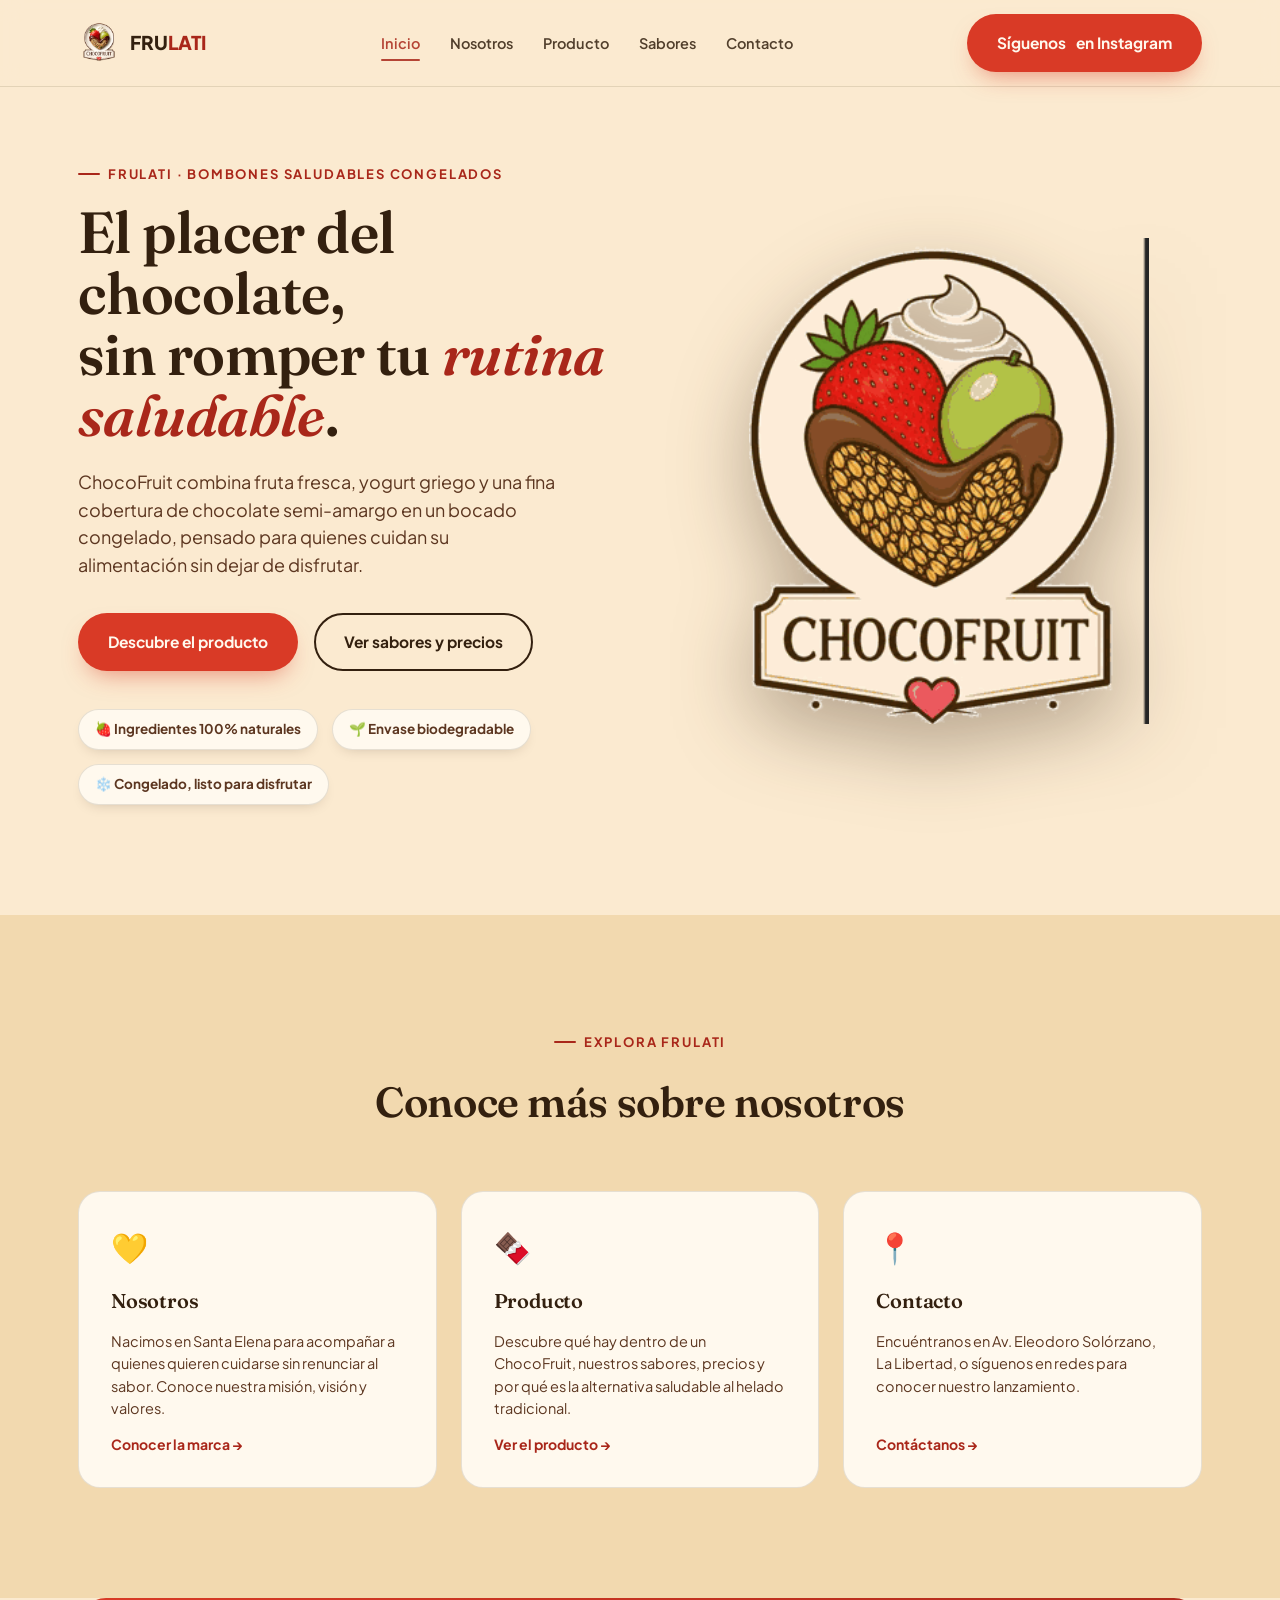
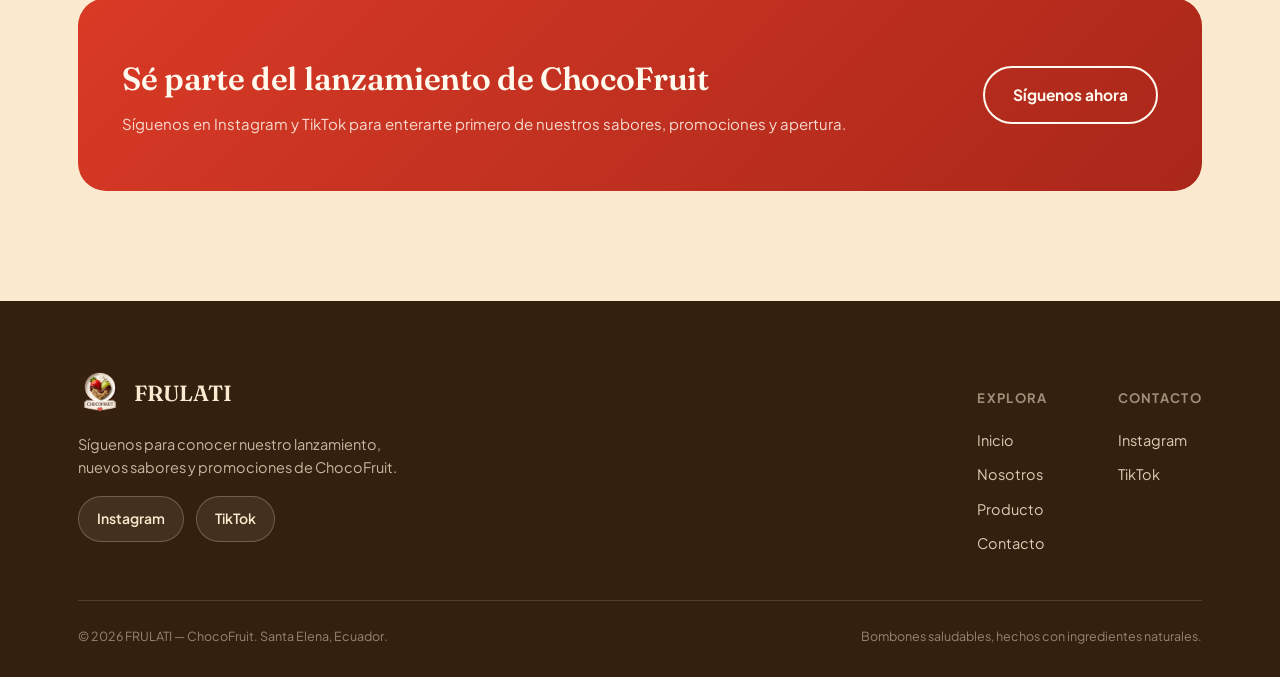
==== commit f778f655: "Se agrego imagenes de informacion nutricunal en producto, se alctualizo el nombre del logo. Actualiz" ====
--- a/index.html
+++ b/index.html
@@ -7,12 +7,12 @@
 <meta name="description" content="ChocoFruit: bombones saludables de fruta, yogurt griego y chocolate semi-amargo, hechos en Santa Elena, Ecuador.">
 <link rel="preconnect" href="https://fonts.googleapis.com">
 <link href="https://fonts.googleapis.com/css2?family=Fraunces:ital,opsz,wght@0,9..144,400;0,9..144,500;0,9..144,600;0,9..144,700;1,9..144,400;1,9..144,500;1,9..144,600&family=Plus+Jakarta+Sans:ital,wght@0,400;0,500;0,600;0,700;0,800;1,500&display=swap" rel="stylesheet">
-<link rel="stylesheet" href="/css/styles.css">
+<link rel="stylesheet" href="css/styles.css">
 </head>
 <body>
 <header class="nav">
   <div class="nav-inner">
-    <a href="index.html" class="brand"><img src="assets/logo1.png" alt="Logo FRULATI"><span>FRU<em>LATI</em></span></a>
+    <a href="index.html" class="brand"><img src="assets/logo.png" alt="Logo FRULATI"><span>FRU<em>LATI</em></span></a>
     <nav class="links" id="navLinks">
       <a href="index.html" class="active">Inicio</a>
       <a href="nosotros.html">Nosotros</a>
@@ -46,7 +46,7 @@
       </div>
     </div>
     <div class="hero-visual">
-      <img class="plate" src="assets/logo.png" alt="ChocoFruit — bombón saludable FRULATI">
+      <img class="plate" src="assets/logo0.png" alt="ChocoFruit — bombón saludable FRULATI">
     </div>
   </div>
 </section>
@@ -126,6 +126,6 @@
   </div>
 </footer>
 
-<script src="/js/script.js"></script>
+<script src="js/script.js"></script>
 </body>
 </html>
--- a/css/styles.css
+++ b/css/styles.css
@@ -330,4 +330,25 @@
   @media (max-width:560px){
     .contact-form-card{padding:28px 22px;}
     .form-row{grid-template-columns:1fr;}
-  }+  }
+
+  /* NUTRICION */
+  .nutri-toggle{display:flex;justify-content:center;gap:12px;margin-bottom:36px;flex-wrap:wrap;}
+  .nutri-tab{
+    font-family:'Plus Jakarta Sans', sans-serif;font-weight:700;font-size:15px;
+    padding:12px 26px;border-radius:100px;border:2px solid var(--line);
+    background:var(--paper);color:var(--cacao-deep);cursor:pointer;
+    transition:background .2s ease, border-color .2s ease, color .2s ease, transform .2s ease;
+  }
+  .nutri-tab.active{background:var(--strawberry-d);border-color:var(--strawberry-d);color:var(--paper);transform:translateY(-2px);}
+  .nutri-tab[data-flavor="uva"].active{background:var(--apple-d);border-color:var(--apple-d);}
+  .nutri-label-frame{
+    max-width:900px;margin:0 auto;background:var(--paper);border:1px solid var(--line);
+    border-radius:26px;padding:14px;box-shadow:var(--shadow);
+  }
+  .nutri-label-frame img{
+    width:100%;border-radius:16px;display:block;
+    opacity:0;animation:nutriFadeIn .4s ease forwards;
+  }
+  @keyframes nutriFadeIn{ from{opacity:0;transform:scale(.99);} to{opacity:1;transform:scale(1);} }
+  @media (max-width:560px){ .nutri-label-frame{padding:8px;border-radius:18px;} .nutri-label-frame img{border-radius:10px;} }
